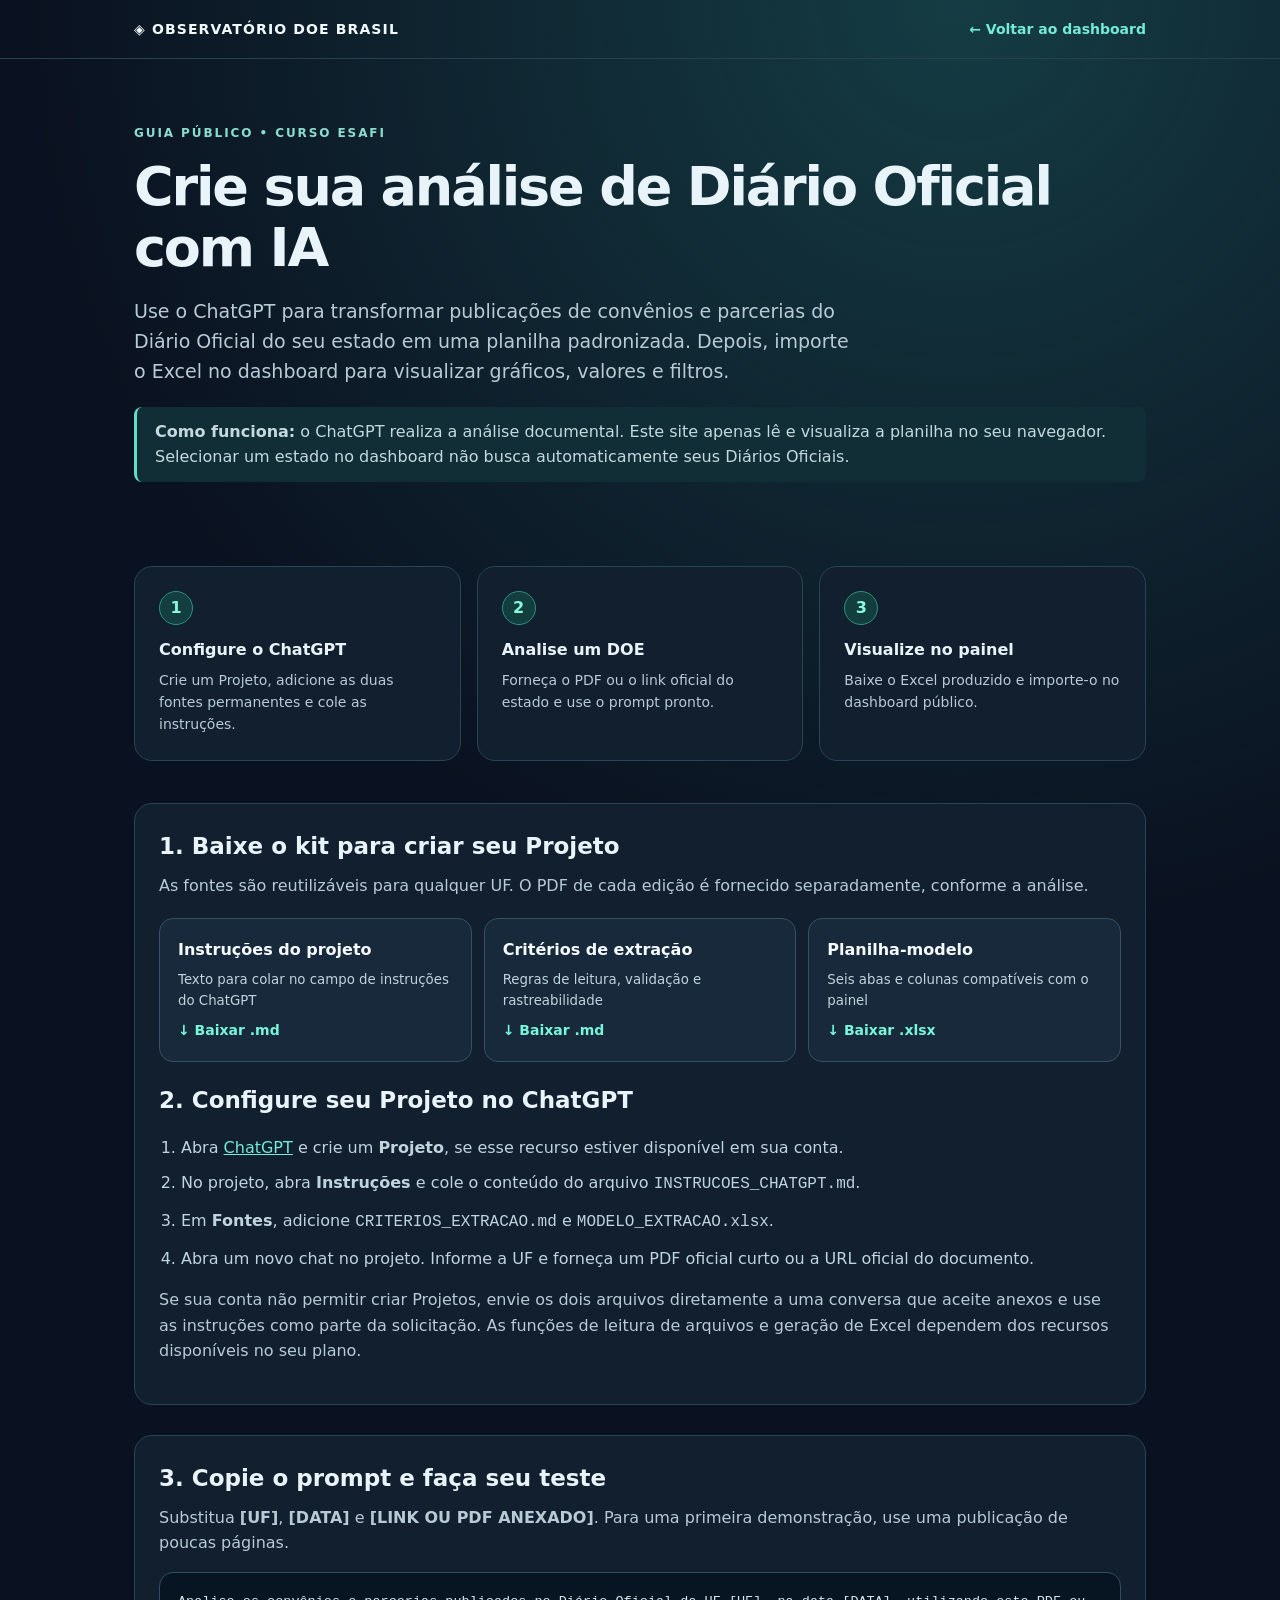
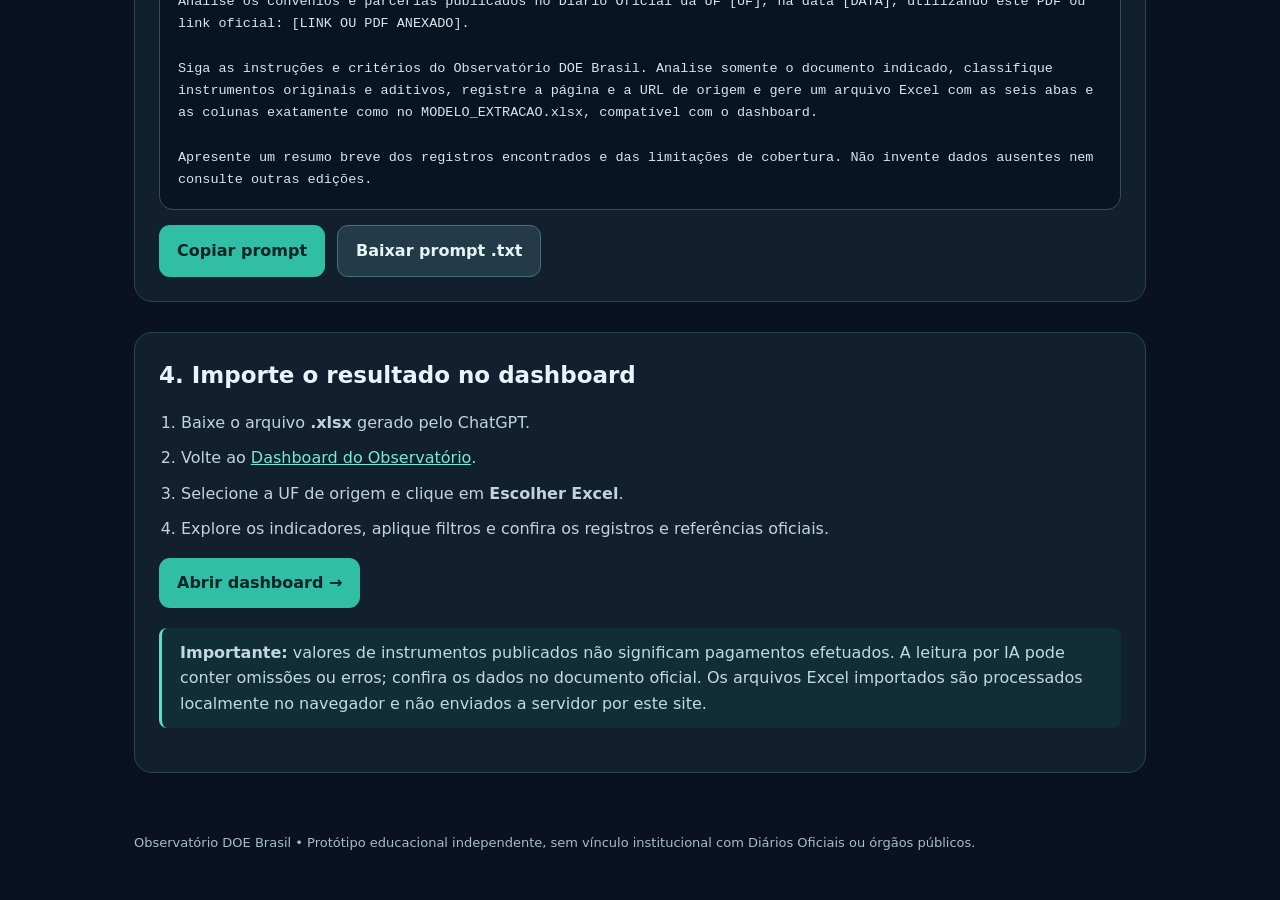
==== como-usar.html @ c20a2f8d "Adiciona guia publico para analise de DOE com IA" ====
<!doctype html><html lang="pt-BR"><head><meta charset="utf-8"><meta name="viewport" content="width=device-width, initial-scale=1"><meta name="description" content="Guia para analisar Diário Oficial com IA e importar planilhas no Observatório DOE Brasil."><title>Criar minha análise com IA | Observatório DOE Brasil</title><style>
:root{font:16px/1.6 Inter,system-ui,-apple-system,Segoe UI,sans-serif;color:#e9f4fa;background:#0a1120}*{box-sizing:border-box}body{margin:0;background:radial-gradient(circle at 75% 0%,#153c43 0%,transparent 35%),#0a1120}a{color:#73ebd5}button{font:inherit;cursor:pointer}.wrap{max-width:1060px;padding:0 24px;margin:0 auto}.nav{padding:18px 0;border-bottom:1px solid #28424d}.nav .wrap{display:flex;align-items:center;justify-content:space-between;gap:16px}.logo{font-size:14px;font-weight:800;letter-spacing:.08em;color:#f1fafc;text-decoration:none}.back{font-size:14px;text-decoration:none;font-weight:700}.hero{padding:65px 0 36px}.eyebrow{color:#8bdecf;letter-spacing:.16em;text-transform:uppercase;font-size:12px;font-weight:800}h1{font-size:clamp(32px,5vw,54px);line-height:1.13;letter-spacing:-.04em;margin:12px 0 18px}p{color:#b8cbd4;margin-top:0}.lead{max-width:730px;font-size:19px}.steps{display:grid;grid-template-columns:repeat(3,1fr);gap:16px;margin:28px 0 42px}.step,.panel{background:#111f2f;border:1px solid #274653;border-radius:18px;padding:24px}.step b{display:block;font-size:16px;margin:12px 0 6px}.num{display:inline-flex;background:#123e3d;border:1px solid #2d8f80;color:#89f8dc;border-radius:100%;width:34px;height:34px;align-items:center;justify-content:center;font-weight:800}.step p{font-size:14px;margin:0}.panel{margin:16px 0 30px}.panel h2{margin:0 0 8px;font-size:23px}.downloads{display:grid;grid-template-columns:repeat(3,1fr);gap:12px;margin:20px 0}.download{background:#17293a;border:1px solid #355163;padding:18px;border-radius:14px;text-decoration:none;color:#f5fbff}.download:hover{border-color:#4bd3be}.download strong{display:block}.download small{display:block;color:#bed4de;margin:6px 0}.download span{color:#78f6db;font-size:14px;font-weight:750}.list{padding-left:22px;color:#c0d4dd}.list li{margin:10px 0}.prompt{white-space:pre-wrap;overflow-wrap:anywhere;background:#071523;border:1px solid #2d5060;padding:18px;border-radius:14px;color:#d7e5ed;font:13.5px/1.65 ui-monospace,SFMono-Regular,Consolas,monospace;max-height:370px;overflow:auto}.actions{display:flex;flex-wrap:wrap;gap:12px;margin-top:15px}.btn{display:inline-block;background:#30bea7;color:#092423;text-decoration:none;border:0;border-radius:11px;padding:12px 18px;font-weight:800}.btn.secondary{background:#233b49;color:#e4f6f4;border:1px solid #47717a}.note{border-left:3px solid #61ddc6;padding:12px 18px;background:#112e37;border-radius:8px;color:#c3d9df;margin:20px 0}.foot{padding:30px 0 50px;font-size:13px;color:#a7bdc7}.copymsg{font-size:13px;color:#9af4da;align-self:center} @media(max-width:800px){.steps,.downloads{grid-template-columns:1fr}.hero{padding-top:38px}.panel,.step{padding:19px}}@media print{body{background:white;color:#142333}.step,.panel{color:#142333;border-color:#ccc}.nav,.actions{display:none}}
</style></head><body><nav class="nav"><div class="wrap"><a class="logo" href="index.html">◈ OBSERVATÓRIO DOE BRASIL</a><a class="back" href="index.html">← Voltar ao dashboard</a></div></nav><div class="wrap"><section class="hero"><div class="eyebrow">Guia público • Curso ESAFI</div><h1>Crie sua análise de Diário Oficial com IA</h1><p class="lead">Use o ChatGPT para transformar publicações de convênios e parcerias do Diário Oficial do seu estado em uma planilha padronizada. Depois, importe o Excel no dashboard para visualizar gráficos, valores e filtros.</p><div class="note"><strong>Como funciona:</strong> o ChatGPT realiza a análise documental. Este site apenas lê e visualiza a planilha no seu navegador. Selecionar um estado no dashboard não busca automaticamente seus Diários Oficiais.</div></section><div class="steps"><div class="step"><span class="num">1</span><b>Configure o ChatGPT</b><p>Crie um Projeto, adicione as duas fontes permanentes e cole as instruções.</p></div><div class="step"><span class="num">2</span><b>Analise um DOE</b><p>Forneça o PDF ou o link oficial do estado e use o prompt pronto.</p></div><div class="step"><span class="num">3</span><b>Visualize no painel</b><p>Baixe o Excel produzido e importe-o no dashboard público.</p></div></div><section class="panel" id="arquivos"><h2>1. Baixe o kit para criar seu Projeto</h2><p>As fontes são reutilizáveis para qualquer UF. O PDF de cada edição é fornecido separadamente, conforme a análise.</p><div class="downloads"><a class="download" href="INSTRUCOES_CHATGPT.md" download><strong>Instruções do projeto</strong><small>Texto para colar no campo de instruções do ChatGPT</small><span>↓ Baixar .md</span></a><a class="download" href="CRITERIOS_EXTRACAO.md" download><strong>Critérios de extração</strong><small>Regras de leitura, validação e rastreabilidade</small><span>↓ Baixar .md</span></a><a class="download" href="MODELO_EXTRACAO.xlsx" download><strong>Planilha-modelo</strong><small>Seis abas e colunas compatíveis com o painel</small><span>↓ Baixar .xlsx</span></a></div><h2>2. Configure seu Projeto no ChatGPT</h2><ol class="list"><li>Abra <a href="https://chatgpt.com/" target="_blank" rel="noopener noreferrer">ChatGPT</a> e crie um <strong>Projeto</strong>, se esse recurso estiver disponível em sua conta.</li><li>No projeto, abra <strong>Instruções</strong> e cole o conteúdo do arquivo <code>INSTRUCOES_CHATGPT.md</code>.</li><li>Em <strong>Fontes</strong>, adicione <code>CRITERIOS_EXTRACAO.md</code> e <code>MODELO_EXTRACAO.xlsx</code>.</li><li>Abra um novo chat no projeto. Informe a UF e forneça um PDF oficial curto ou a URL oficial do documento.</li></ol><p>Se sua conta não permitir criar Projetos, envie os dois arquivos diretamente a uma conversa que aceite anexos e use as instruções como parte da solicitação. As funções de leitura de arquivos e geração de Excel dependem dos recursos disponíveis no seu plano.</p></section><section class="panel"><h2>3. Copie o prompt e faça seu teste</h2><p>Substitua <strong>[UF]</strong>, <strong>[DATA]</strong> e <strong>[LINK OU PDF ANEXADO]</strong>. Para uma primeira demonstração, use uma publicação de poucas páginas.</p><pre class="prompt" id="prompt">Analise os convênios e parcerias publicados no Diário Oficial da UF [UF], na data [DATA], utilizando este PDF ou link oficial: [LINK OU PDF ANEXADO].

Siga as instruções e critérios do Observatório DOE Brasil. Analise somente o documento indicado, classifique instrumentos originais e aditivos, registre a página e a URL de origem e gere um arquivo Excel com as seis abas e as colunas exatamente como no MODELO_EXTRACAO.xlsx, compatível com o dashboard.

Apresente um resumo breve dos registros encontrados e das limitações de cobertura. Não invente dados ausentes nem consulte outras edições.</pre><div class="actions"><button type="button" class="btn" id="copiar">Copiar prompt</button><a class="btn secondary" href="PROMPT_EXEMPLO.txt" download>Baixar prompt .txt</a><span id="msg" role="status" aria-live="polite" class="copymsg"></span></div></section><section class="panel"><h2>4. Importe o resultado no dashboard</h2><ol class="list"><li>Baixe o arquivo <strong>.xlsx</strong> gerado pelo ChatGPT.</li><li>Volte ao <a href="index.html">Dashboard do Observatório</a>.</li><li>Selecione a UF de origem e clique em <strong>Escolher Excel</strong>.</li><li>Explore os indicadores, aplique filtros e confira os registros e referências oficiais.</li></ol><div class="actions"><a class="btn" href="index.html">Abrir dashboard →</a></div><div class="note"><strong>Importante:</strong> valores de instrumentos publicados não significam pagamentos efetuados. A leitura por IA pode conter omissões ou erros; confira os dados no documento oficial. Os arquivos Excel importados são processados localmente no navegador e não enviados a servidor por este site.</div></section><footer class="foot">Observatório DOE Brasil • Protótipo educacional independente, sem vínculo institucional com Diários Oficiais ou órgãos públicos.</footer></div><script>const b=document.getElementById('copiar');b.addEventListener('click',async()=>{const value=document.getElementById('prompt').textContent;try{await navigator.clipboard.writeText(value);document.getElementById('msg').textContent='Prompt copiado!'}catch(e){const a=document.createElement('textarea');a.value=value;document.body.appendChild(a);a.select();document.execCommand('copy');a.remove();document.getElementById('msg').textContent='Prompt copiado!'}});</script></body></html>
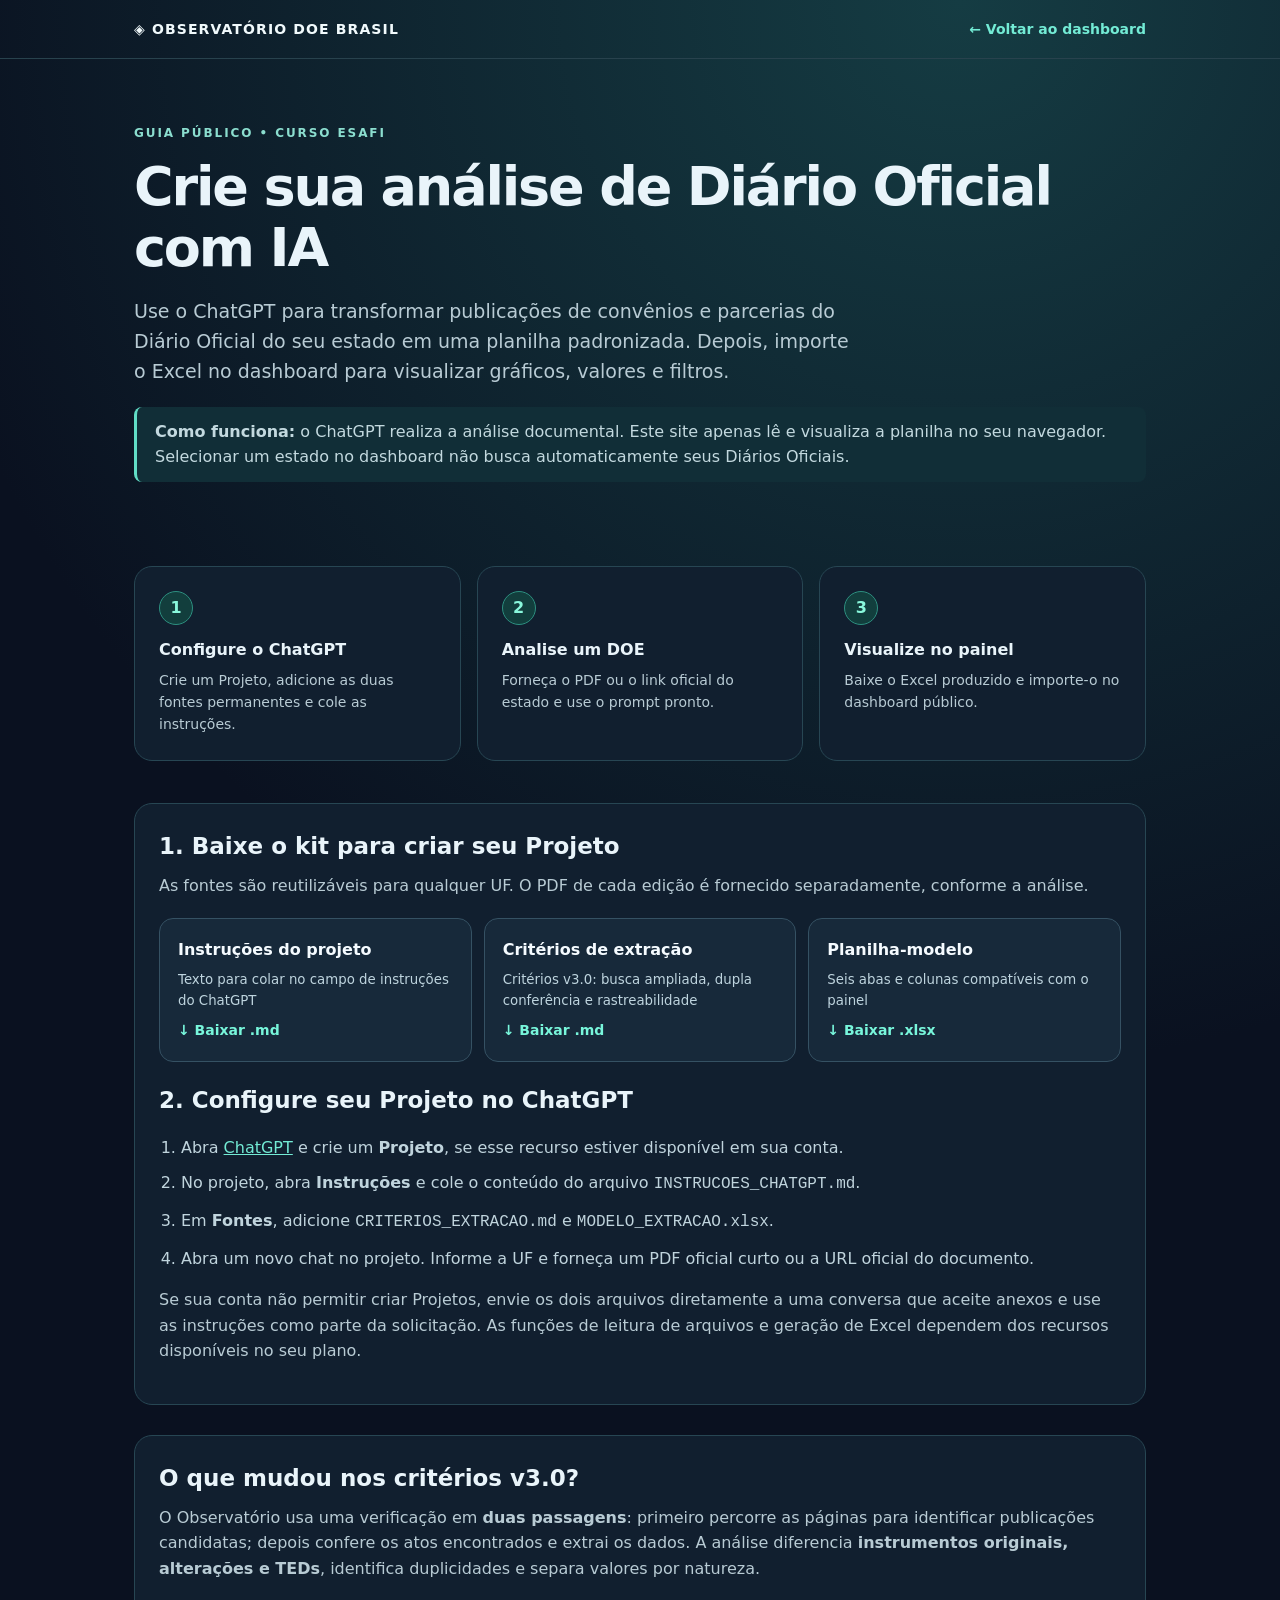
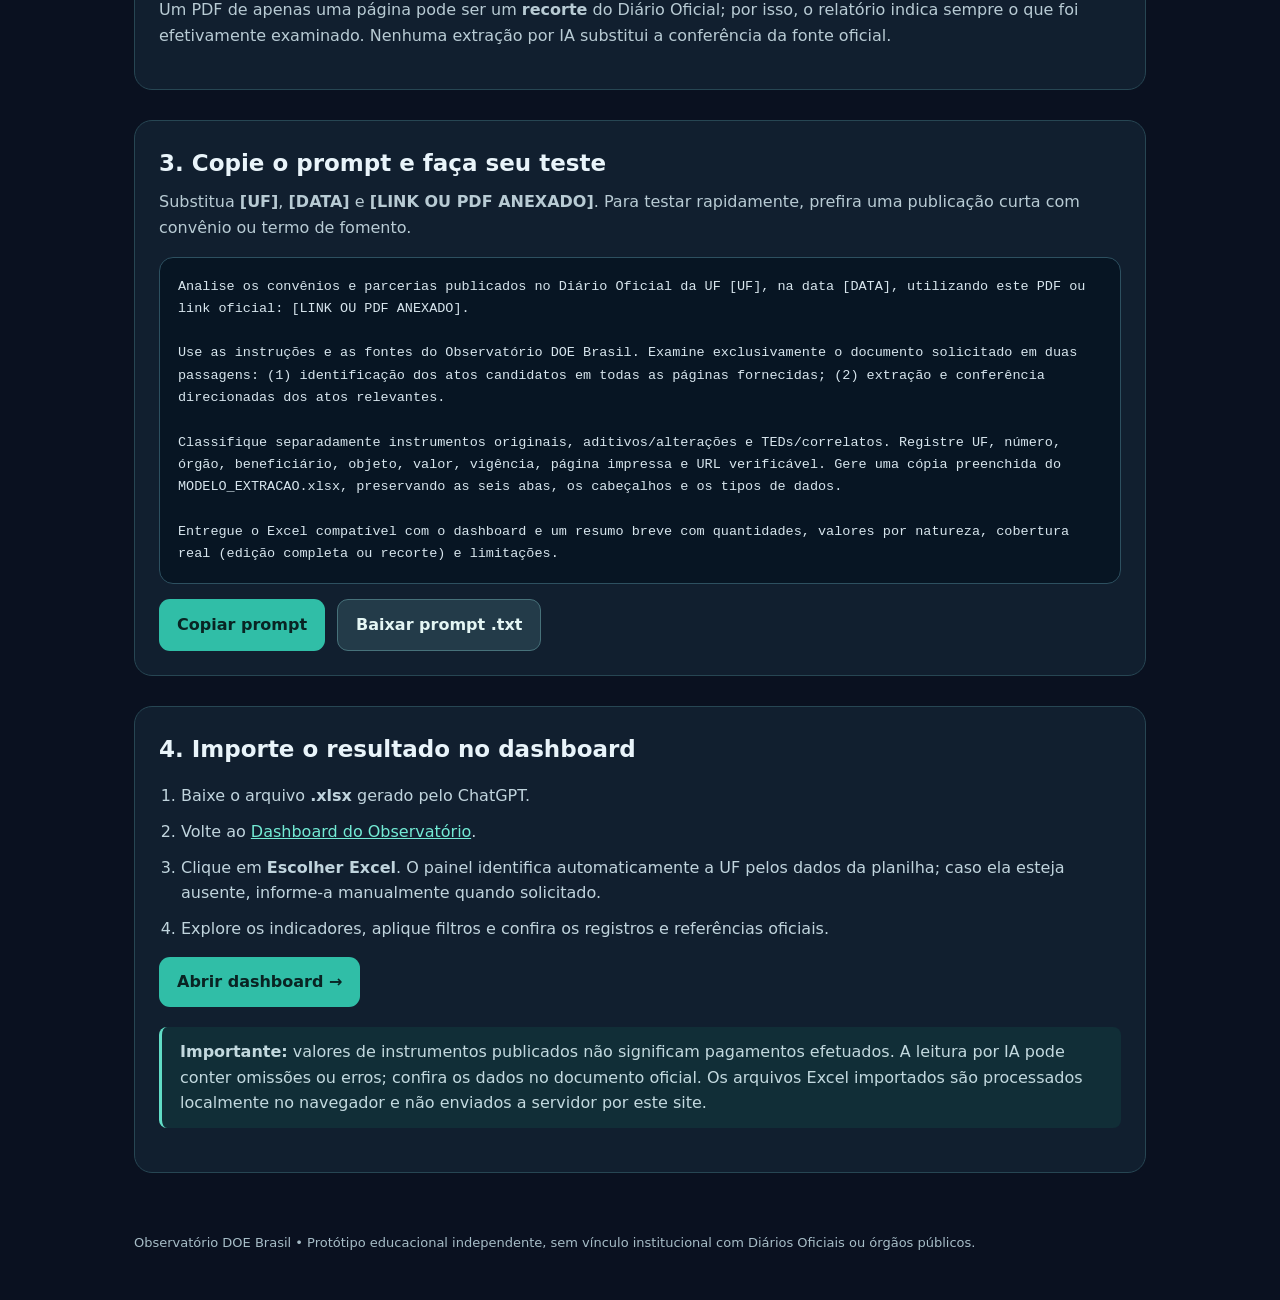
==== commit 4be95c8d: "Atualiza Observatorio DOE Brasil para criterios v3" ====
--- a/como-usar.html
+++ b/como-usar.html
@@ -1,7 +1,9 @@
 <!doctype html><html lang="pt-BR"><head><meta charset="utf-8"><meta name="viewport" content="width=device-width, initial-scale=1"><meta name="description" content="Guia para analisar Diário Oficial com IA e importar planilhas no Observatório DOE Brasil."><title>Criar minha análise com IA | Observatório DOE Brasil</title><style>
 :root{font:16px/1.6 Inter,system-ui,-apple-system,Segoe UI,sans-serif;color:#e9f4fa;background:#0a1120}*{box-sizing:border-box}body{margin:0;background:radial-gradient(circle at 75% 0%,#153c43 0%,transparent 35%),#0a1120}a{color:#73ebd5}button{font:inherit;cursor:pointer}.wrap{max-width:1060px;padding:0 24px;margin:0 auto}.nav{padding:18px 0;border-bottom:1px solid #28424d}.nav .wrap{display:flex;align-items:center;justify-content:space-between;gap:16px}.logo{font-size:14px;font-weight:800;letter-spacing:.08em;color:#f1fafc;text-decoration:none}.back{font-size:14px;text-decoration:none;font-weight:700}.hero{padding:65px 0 36px}.eyebrow{color:#8bdecf;letter-spacing:.16em;text-transform:uppercase;font-size:12px;font-weight:800}h1{font-size:clamp(32px,5vw,54px);line-height:1.13;letter-spacing:-.04em;margin:12px 0 18px}p{color:#b8cbd4;margin-top:0}.lead{max-width:730px;font-size:19px}.steps{display:grid;grid-template-columns:repeat(3,1fr);gap:16px;margin:28px 0 42px}.step,.panel{background:#111f2f;border:1px solid #274653;border-radius:18px;padding:24px}.step b{display:block;font-size:16px;margin:12px 0 6px}.num{display:inline-flex;background:#123e3d;border:1px solid #2d8f80;color:#89f8dc;border-radius:100%;width:34px;height:34px;align-items:center;justify-content:center;font-weight:800}.step p{font-size:14px;margin:0}.panel{margin:16px 0 30px}.panel h2{margin:0 0 8px;font-size:23px}.downloads{display:grid;grid-template-columns:repeat(3,1fr);gap:12px;margin:20px 0}.download{background:#17293a;border:1px solid #355163;padding:18px;border-radius:14px;text-decoration:none;color:#f5fbff}.download:hover{border-color:#4bd3be}.download strong{display:block}.download small{display:block;color:#bed4de;margin:6px 0}.download span{color:#78f6db;font-size:14px;font-weight:750}.list{padding-left:22px;color:#c0d4dd}.list li{margin:10px 0}.prompt{white-space:pre-wrap;overflow-wrap:anywhere;background:#071523;border:1px solid #2d5060;padding:18px;border-radius:14px;color:#d7e5ed;font:13.5px/1.65 ui-monospace,SFMono-Regular,Consolas,monospace;max-height:370px;overflow:auto}.actions{display:flex;flex-wrap:wrap;gap:12px;margin-top:15px}.btn{display:inline-block;background:#30bea7;color:#092423;text-decoration:none;border:0;border-radius:11px;padding:12px 18px;font-weight:800}.btn.secondary{background:#233b49;color:#e4f6f4;border:1px solid #47717a}.note{border-left:3px solid #61ddc6;padding:12px 18px;background:#112e37;border-radius:8px;color:#c3d9df;margin:20px 0}.foot{padding:30px 0 50px;font-size:13px;color:#a7bdc7}.copymsg{font-size:13px;color:#9af4da;align-self:center} @media(max-width:800px){.steps,.downloads{grid-template-columns:1fr}.hero{padding-top:38px}.panel,.step{padding:19px}}@media print{body{background:white;color:#142333}.step,.panel{color:#142333;border-color:#ccc}.nav,.actions{display:none}}
-</style></head><body><nav class="nav"><div class="wrap"><a class="logo" href="index.html">◈ OBSERVATÓRIO DOE BRASIL</a><a class="back" href="index.html">← Voltar ao dashboard</a></div></nav><div class="wrap"><section class="hero"><div class="eyebrow">Guia público • Curso ESAFI</div><h1>Crie sua análise de Diário Oficial com IA</h1><p class="lead">Use o ChatGPT para transformar publicações de convênios e parcerias do Diário Oficial do seu estado em uma planilha padronizada. Depois, importe o Excel no dashboard para visualizar gráficos, valores e filtros.</p><div class="note"><strong>Como funciona:</strong> o ChatGPT realiza a análise documental. Este site apenas lê e visualiza a planilha no seu navegador. Selecionar um estado no dashboard não busca automaticamente seus Diários Oficiais.</div></section><div class="steps"><div class="step"><span class="num">1</span><b>Configure o ChatGPT</b><p>Crie um Projeto, adicione as duas fontes permanentes e cole as instruções.</p></div><div class="step"><span class="num">2</span><b>Analise um DOE</b><p>Forneça o PDF ou o link oficial do estado e use o prompt pronto.</p></div><div class="step"><span class="num">3</span><b>Visualize no painel</b><p>Baixe o Excel produzido e importe-o no dashboard público.</p></div></div><section class="panel" id="arquivos"><h2>1. Baixe o kit para criar seu Projeto</h2><p>As fontes são reutilizáveis para qualquer UF. O PDF de cada edição é fornecido separadamente, conforme a análise.</p><div class="downloads"><a class="download" href="INSTRUCOES_CHATGPT.md" download><strong>Instruções do projeto</strong><small>Texto para colar no campo de instruções do ChatGPT</small><span>↓ Baixar .md</span></a><a class="download" href="CRITERIOS_EXTRACAO.md" download><strong>Critérios de extração</strong><small>Regras de leitura, validação e rastreabilidade</small><span>↓ Baixar .md</span></a><a class="download" href="MODELO_EXTRACAO.xlsx" download><strong>Planilha-modelo</strong><small>Seis abas e colunas compatíveis com o painel</small><span>↓ Baixar .xlsx</span></a></div><h2>2. Configure seu Projeto no ChatGPT</h2><ol class="list"><li>Abra <a href="https://chatgpt.com/" target="_blank" rel="noopener noreferrer">ChatGPT</a> e crie um <strong>Projeto</strong>, se esse recurso estiver disponível em sua conta.</li><li>No projeto, abra <strong>Instruções</strong> e cole o conteúdo do arquivo <code>INSTRUCOES_CHATGPT.md</code>.</li><li>Em <strong>Fontes</strong>, adicione <code>CRITERIOS_EXTRACAO.md</code> e <code>MODELO_EXTRACAO.xlsx</code>.</li><li>Abra um novo chat no projeto. Informe a UF e forneça um PDF oficial curto ou a URL oficial do documento.</li></ol><p>Se sua conta não permitir criar Projetos, envie os dois arquivos diretamente a uma conversa que aceite anexos e use as instruções como parte da solicitação. As funções de leitura de arquivos e geração de Excel dependem dos recursos disponíveis no seu plano.</p></section><section class="panel"><h2>3. Copie o prompt e faça seu teste</h2><p>Substitua <strong>[UF]</strong>, <strong>[DATA]</strong> e <strong>[LINK OU PDF ANEXADO]</strong>. Para uma primeira demonstração, use uma publicação de poucas páginas.</p><pre class="prompt" id="prompt">Analise os convênios e parcerias publicados no Diário Oficial da UF [UF], na data [DATA], utilizando este PDF ou link oficial: [LINK OU PDF ANEXADO].
+</style></head><body><nav class="nav"><div class="wrap"><a class="logo" href="index.html">◈ OBSERVATÓRIO DOE BRASIL</a><a class="back" href="index.html">← Voltar ao dashboard</a></div></nav><div class="wrap"><section class="hero"><div class="eyebrow">Guia público • Curso ESAFI</div><h1>Crie sua análise de Diário Oficial com IA</h1><p class="lead">Use o ChatGPT para transformar publicações de convênios e parcerias do Diário Oficial do seu estado em uma planilha padronizada. Depois, importe o Excel no dashboard para visualizar gráficos, valores e filtros.</p><div class="note"><strong>Como funciona:</strong> o ChatGPT realiza a análise documental. Este site apenas lê e visualiza a planilha no seu navegador. Selecionar um estado no dashboard não busca automaticamente seus Diários Oficiais.</div></section><div class="steps"><div class="step"><span class="num">1</span><b>Configure o ChatGPT</b><p>Crie um Projeto, adicione as duas fontes permanentes e cole as instruções.</p></div><div class="step"><span class="num">2</span><b>Analise um DOE</b><p>Forneça o PDF ou o link oficial do estado e use o prompt pronto.</p></div><div class="step"><span class="num">3</span><b>Visualize no painel</b><p>Baixe o Excel produzido e importe-o no dashboard público.</p></div></div><section class="panel" id="arquivos"><h2>1. Baixe o kit para criar seu Projeto</h2><p>As fontes são reutilizáveis para qualquer UF. O PDF de cada edição é fornecido separadamente, conforme a análise.</p><div class="downloads"><a class="download" href="INSTRUCOES_CHATGPT.md" download><strong>Instruções do projeto</strong><small>Texto para colar no campo de instruções do ChatGPT</small><span>↓ Baixar .md</span></a><a class="download" href="CRITERIOS_EXTRACAO.md" download><strong>Critérios de extração</strong><small>Critérios v3.0: busca ampliada, dupla conferência e rastreabilidade</small><span>↓ Baixar .md</span></a><a class="download" href="MODELO_EXTRACAO.xlsx" download><strong>Planilha-modelo</strong><small>Seis abas e colunas compatíveis com o painel</small><span>↓ Baixar .xlsx</span></a></div><h2>2. Configure seu Projeto no ChatGPT</h2><ol class="list"><li>Abra <a href="https://chatgpt.com/" target="_blank" rel="noopener noreferrer">ChatGPT</a> e crie um <strong>Projeto</strong>, se esse recurso estiver disponível em sua conta.</li><li>No projeto, abra <strong>Instruções</strong> e cole o conteúdo do arquivo <code>INSTRUCOES_CHATGPT.md</code>.</li><li>Em <strong>Fontes</strong>, adicione <code>CRITERIOS_EXTRACAO.md</code> e <code>MODELO_EXTRACAO.xlsx</code>.</li><li>Abra um novo chat no projeto. Informe a UF e forneça um PDF oficial curto ou a URL oficial do documento.</li></ol><p>Se sua conta não permitir criar Projetos, envie os dois arquivos diretamente a uma conversa que aceite anexos e use as instruções como parte da solicitação. As funções de leitura de arquivos e geração de Excel dependem dos recursos disponíveis no seu plano.</p></section><section class="panel" id="qualidade"><h2>O que mudou nos critérios v3.0?</h2><p>O Observatório usa uma verificação em <strong>duas passagens</strong>: primeiro percorre as páginas para identificar publicações candidatas; depois confere os atos encontrados e extrai os dados. A análise diferencia <strong>instrumentos originais, alterações e TEDs</strong>, identifica duplicidades e separa valores por natureza.</p><p>Um PDF de apenas uma página pode ser um <strong>recorte</strong> do Diário Oficial; por isso, o relatório indica sempre o que foi efetivamente examinado. Nenhuma extração por IA substitui a conferência da fonte oficial.</p></section><section class="panel"><h2>3. Copie o prompt e faça seu teste</h2><p>Substitua <strong>[UF]</strong>, <strong>[DATA]</strong> e <strong>[LINK OU PDF ANEXADO]</strong>. Para testar rapidamente, prefira uma publicação curta com convênio ou termo de fomento.</p><pre class="prompt" id="prompt">Analise os convênios e parcerias publicados no Diário Oficial da UF [UF], na data [DATA], utilizando este PDF ou link oficial: [LINK OU PDF ANEXADO].
 
-Siga as instruções e critérios do Observatório DOE Brasil. Analise somente o documento indicado, classifique instrumentos originais e aditivos, registre a página e a URL de origem e gere um arquivo Excel com as seis abas e as colunas exatamente como no MODELO_EXTRACAO.xlsx, compatível com o dashboard.
+Use as instruções e as fontes do Observatório DOE Brasil. Examine exclusivamente o documento solicitado em duas passagens: (1) identificação dos atos candidatos em todas as páginas fornecidas; (2) extração e conferência direcionadas dos atos relevantes.
 
-Apresente um resumo breve dos registros encontrados e das limitações de cobertura. Não invente dados ausentes nem consulte outras edições.</pre><div class="actions"><button type="button" class="btn" id="copiar">Copiar prompt</button><a class="btn secondary" href="PROMPT_EXEMPLO.txt" download>Baixar prompt .txt</a><span id="msg" role="status" aria-live="polite" class="copymsg"></span></div></section><section class="panel"><h2>4. Importe o resultado no dashboard</h2><ol class="list"><li>Baixe o arquivo <strong>.xlsx</strong> gerado pelo ChatGPT.</li><li>Volte ao <a href="index.html">Dashboard do Observatório</a>.</li><li>Selecione a UF de origem e clique em <strong>Escolher Excel</strong>.</li><li>Explore os indicadores, aplique filtros e confira os registros e referências oficiais.</li></ol><div class="actions"><a class="btn" href="index.html">Abrir dashboard →</a></div><div class="note"><strong>Importante:</strong> valores de instrumentos publicados não significam pagamentos efetuados. A leitura por IA pode conter omissões ou erros; confira os dados no documento oficial. Os arquivos Excel importados são processados localmente no navegador e não enviados a servidor por este site.</div></section><footer class="foot">Observatório DOE Brasil • Protótipo educacional independente, sem vínculo institucional com Diários Oficiais ou órgãos públicos.</footer></div><script>const b=document.getElementById('copiar');b.addEventListener('click',async()=>{const value=document.getElementById('prompt').textContent;try{await navigator.clipboard.writeText(value);document.getElementById('msg').textContent='Prompt copiado!'}catch(e){const a=document.createElement('textarea');a.value=value;document.body.appendChild(a);a.select();document.execCommand('copy');a.remove();document.getElementById('msg').textContent='Prompt copiado!'}});</script></body></html>+Classifique separadamente instrumentos originais, aditivos/alterações e TEDs/correlatos. Registre UF, número, órgão, beneficiário, objeto, valor, vigência, página impressa e URL verificável. Gere uma cópia preenchida do MODELO_EXTRACAO.xlsx, preservando as seis abas, os cabeçalhos e os tipos de dados.
+
+Entregue o Excel compatível com o dashboard e um resumo breve com quantidades, valores por natureza, cobertura real (edição completa ou recorte) e limitações.</pre><div class="actions"><button type="button" class="btn" id="copiar">Copiar prompt</button><a class="btn secondary" href="PROMPT_EXEMPLO.txt" download>Baixar prompt .txt</a><span id="msg" role="status" aria-live="polite" class="copymsg"></span></div></section><section class="panel"><h2>4. Importe o resultado no dashboard</h2><ol class="list"><li>Baixe o arquivo <strong>.xlsx</strong> gerado pelo ChatGPT.</li><li>Volte ao <a href="index.html">Dashboard do Observatório</a>.</li><li>Clique em <strong>Escolher Excel</strong>. O painel identifica automaticamente a UF pelos dados da planilha; caso ela esteja ausente, informe-a manualmente quando solicitado.</li><li>Explore os indicadores, aplique filtros e confira os registros e referências oficiais.</li></ol><div class="actions"><a class="btn" href="index.html">Abrir dashboard →</a></div><div class="note"><strong>Importante:</strong> valores de instrumentos publicados não significam pagamentos efetuados. A leitura por IA pode conter omissões ou erros; confira os dados no documento oficial. Os arquivos Excel importados são processados localmente no navegador e não enviados a servidor por este site.</div></section><footer class="foot">Observatório DOE Brasil • Protótipo educacional independente, sem vínculo institucional com Diários Oficiais ou órgãos públicos.</footer></div><script>const b=document.getElementById('copiar');b.addEventListener('click',async()=>{const value=document.getElementById('prompt').textContent;try{await navigator.clipboard.writeText(value);document.getElementById('msg').textContent='Prompt copiado!'}catch(e){const a=document.createElement('textarea');a.value=value;document.body.appendChild(a);a.select();document.execCommand('copy');a.remove();document.getElementById('msg').textContent='Prompt copiado!'}});</script></body></html>
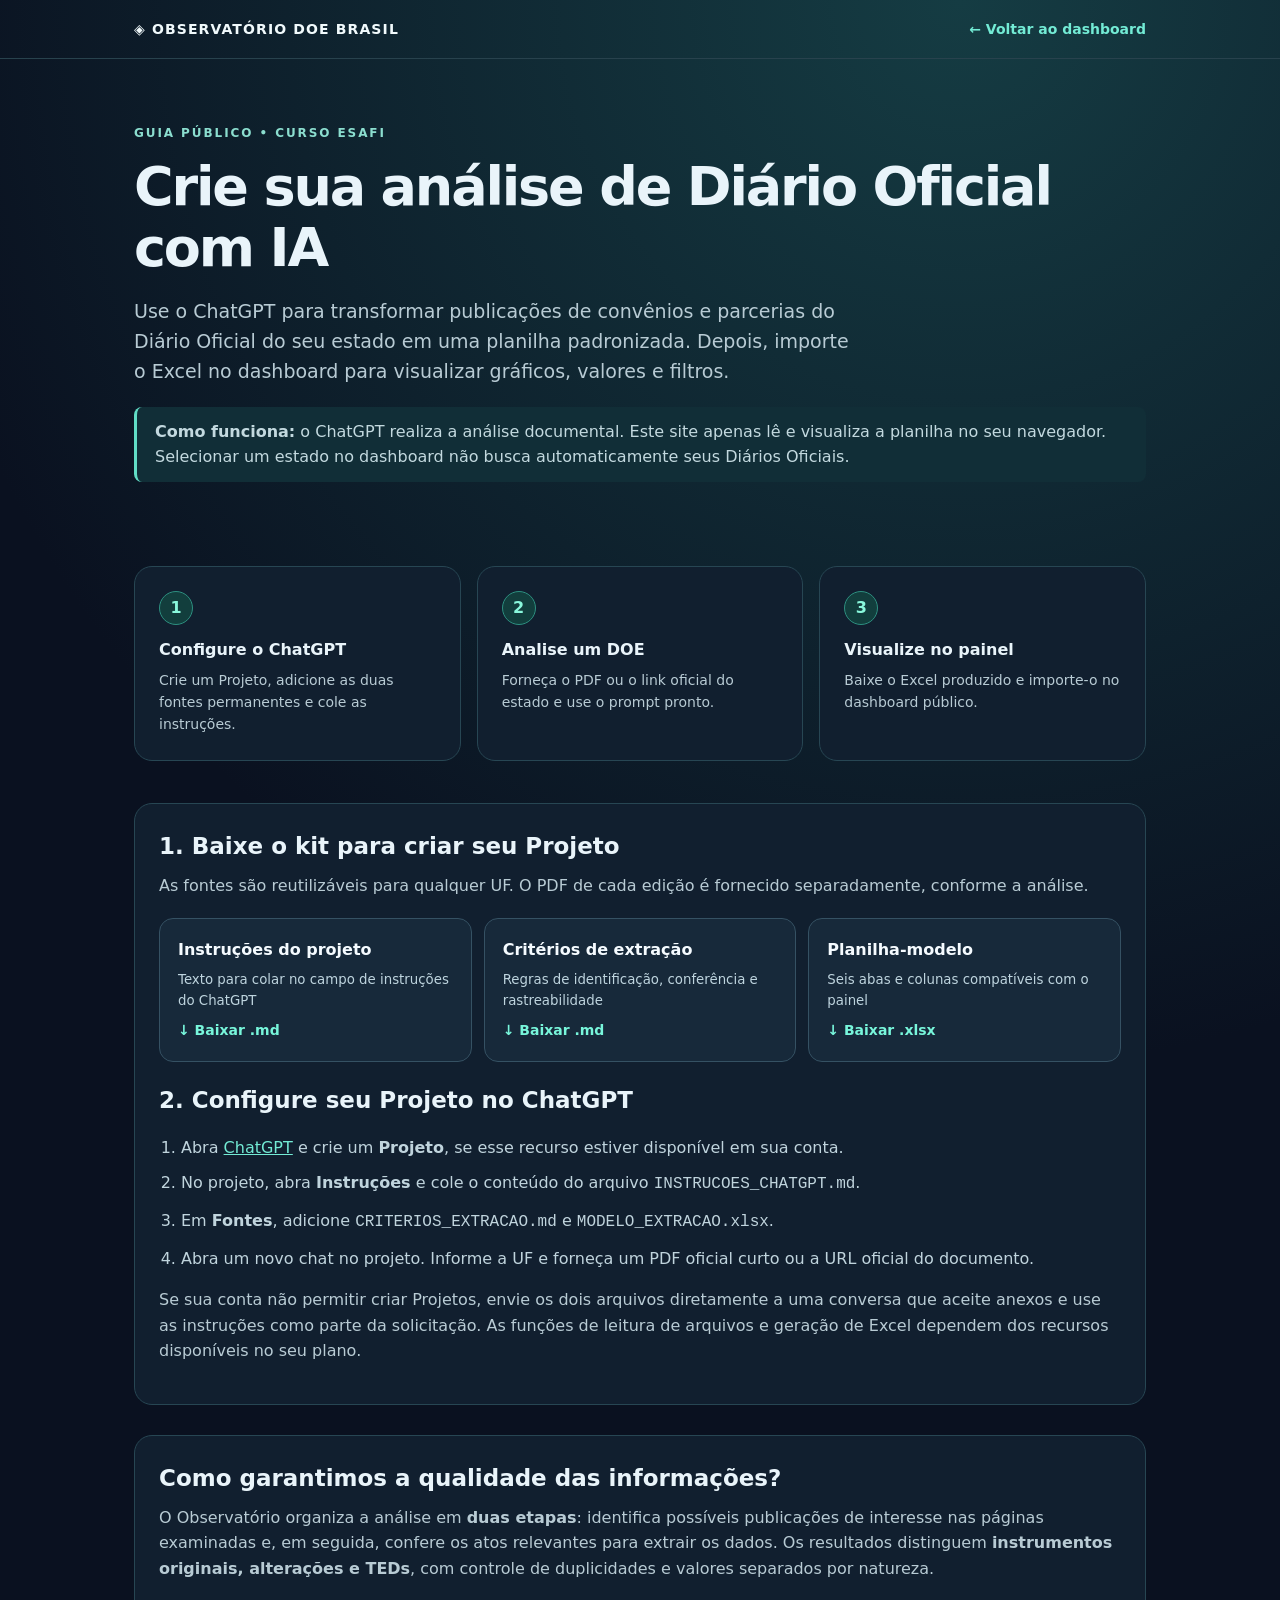
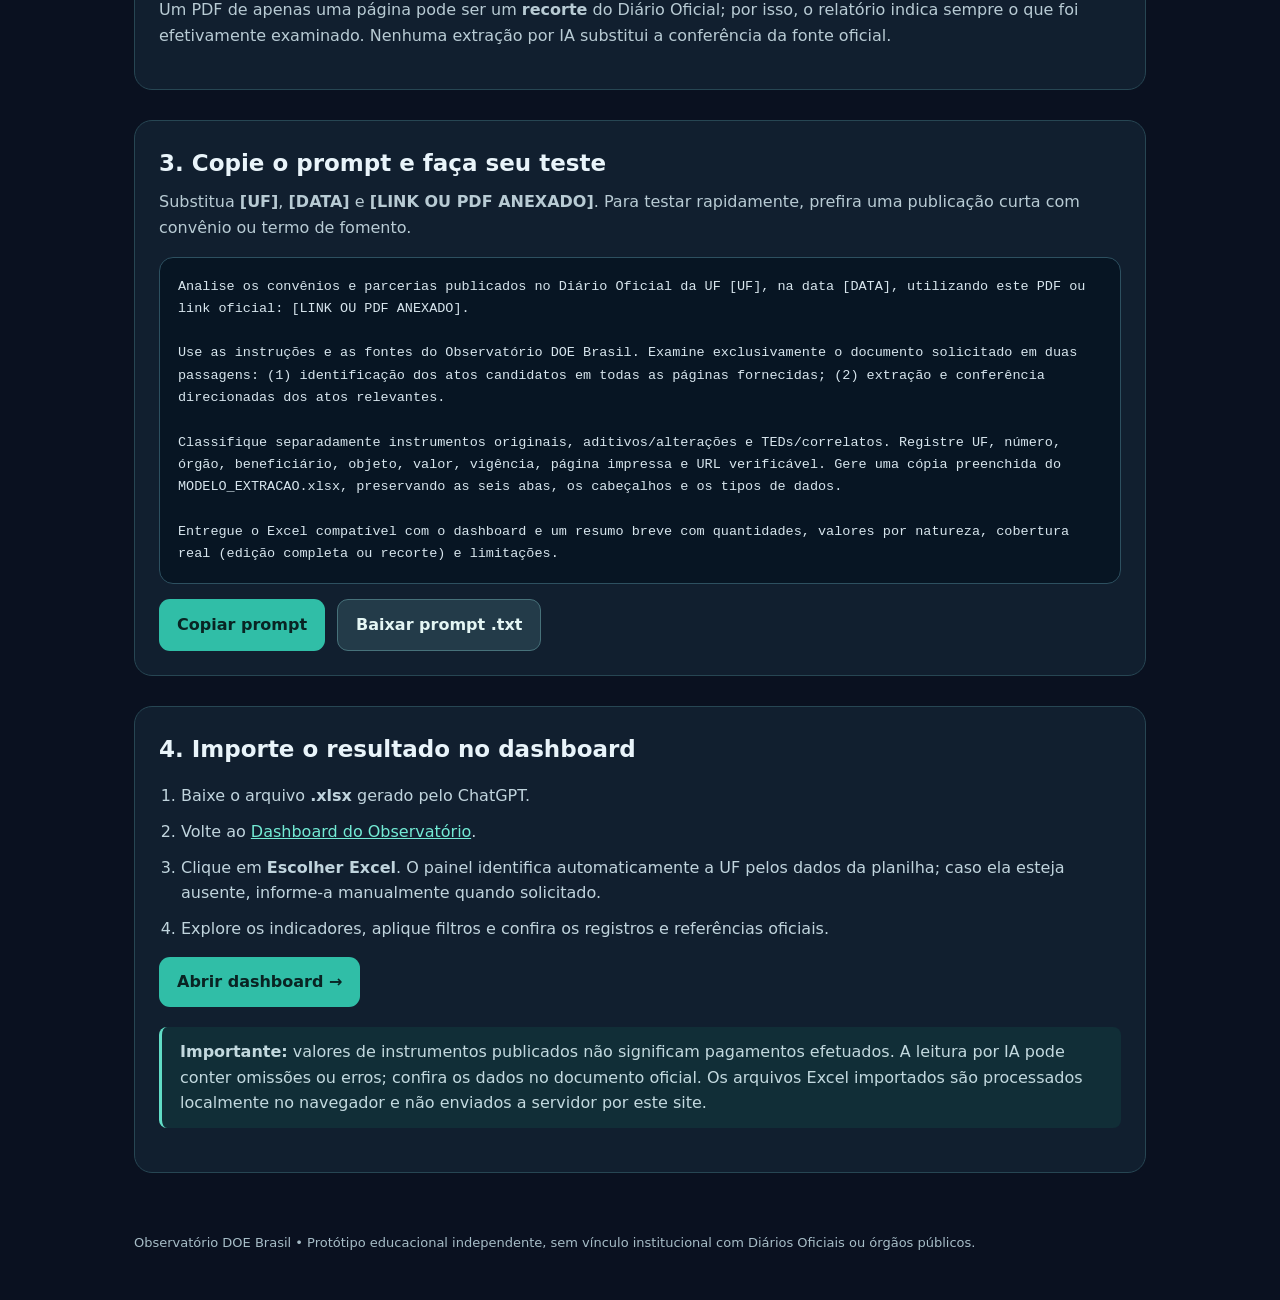
==== commit 69be36d4: "Prepara Observatorio DOE Brasil para apresentacao inicial" ====
--- a/como-usar.html
+++ b/como-usar.html
@@ -1,6 +1,6 @@
 <!doctype html><html lang="pt-BR"><head><meta charset="utf-8"><meta name="viewport" content="width=device-width, initial-scale=1"><meta name="description" content="Guia para analisar Diário Oficial com IA e importar planilhas no Observatório DOE Brasil."><title>Criar minha análise com IA | Observatório DOE Brasil</title><style>
 :root{font:16px/1.6 Inter,system-ui,-apple-system,Segoe UI,sans-serif;color:#e9f4fa;background:#0a1120}*{box-sizing:border-box}body{margin:0;background:radial-gradient(circle at 75% 0%,#153c43 0%,transparent 35%),#0a1120}a{color:#73ebd5}button{font:inherit;cursor:pointer}.wrap{max-width:1060px;padding:0 24px;margin:0 auto}.nav{padding:18px 0;border-bottom:1px solid #28424d}.nav .wrap{display:flex;align-items:center;justify-content:space-between;gap:16px}.logo{font-size:14px;font-weight:800;letter-spacing:.08em;color:#f1fafc;text-decoration:none}.back{font-size:14px;text-decoration:none;font-weight:700}.hero{padding:65px 0 36px}.eyebrow{color:#8bdecf;letter-spacing:.16em;text-transform:uppercase;font-size:12px;font-weight:800}h1{font-size:clamp(32px,5vw,54px);line-height:1.13;letter-spacing:-.04em;margin:12px 0 18px}p{color:#b8cbd4;margin-top:0}.lead{max-width:730px;font-size:19px}.steps{display:grid;grid-template-columns:repeat(3,1fr);gap:16px;margin:28px 0 42px}.step,.panel{background:#111f2f;border:1px solid #274653;border-radius:18px;padding:24px}.step b{display:block;font-size:16px;margin:12px 0 6px}.num{display:inline-flex;background:#123e3d;border:1px solid #2d8f80;color:#89f8dc;border-radius:100%;width:34px;height:34px;align-items:center;justify-content:center;font-weight:800}.step p{font-size:14px;margin:0}.panel{margin:16px 0 30px}.panel h2{margin:0 0 8px;font-size:23px}.downloads{display:grid;grid-template-columns:repeat(3,1fr);gap:12px;margin:20px 0}.download{background:#17293a;border:1px solid #355163;padding:18px;border-radius:14px;text-decoration:none;color:#f5fbff}.download:hover{border-color:#4bd3be}.download strong{display:block}.download small{display:block;color:#bed4de;margin:6px 0}.download span{color:#78f6db;font-size:14px;font-weight:750}.list{padding-left:22px;color:#c0d4dd}.list li{margin:10px 0}.prompt{white-space:pre-wrap;overflow-wrap:anywhere;background:#071523;border:1px solid #2d5060;padding:18px;border-radius:14px;color:#d7e5ed;font:13.5px/1.65 ui-monospace,SFMono-Regular,Consolas,monospace;max-height:370px;overflow:auto}.actions{display:flex;flex-wrap:wrap;gap:12px;margin-top:15px}.btn{display:inline-block;background:#30bea7;color:#092423;text-decoration:none;border:0;border-radius:11px;padding:12px 18px;font-weight:800}.btn.secondary{background:#233b49;color:#e4f6f4;border:1px solid #47717a}.note{border-left:3px solid #61ddc6;padding:12px 18px;background:#112e37;border-radius:8px;color:#c3d9df;margin:20px 0}.foot{padding:30px 0 50px;font-size:13px;color:#a7bdc7}.copymsg{font-size:13px;color:#9af4da;align-self:center} @media(max-width:800px){.steps,.downloads{grid-template-columns:1fr}.hero{padding-top:38px}.panel,.step{padding:19px}}@media print{body{background:white;color:#142333}.step,.panel{color:#142333;border-color:#ccc}.nav,.actions{display:none}}
-</style></head><body><nav class="nav"><div class="wrap"><a class="logo" href="index.html">◈ OBSERVATÓRIO DOE BRASIL</a><a class="back" href="index.html">← Voltar ao dashboard</a></div></nav><div class="wrap"><section class="hero"><div class="eyebrow">Guia público • Curso ESAFI</div><h1>Crie sua análise de Diário Oficial com IA</h1><p class="lead">Use o ChatGPT para transformar publicações de convênios e parcerias do Diário Oficial do seu estado em uma planilha padronizada. Depois, importe o Excel no dashboard para visualizar gráficos, valores e filtros.</p><div class="note"><strong>Como funciona:</strong> o ChatGPT realiza a análise documental. Este site apenas lê e visualiza a planilha no seu navegador. Selecionar um estado no dashboard não busca automaticamente seus Diários Oficiais.</div></section><div class="steps"><div class="step"><span class="num">1</span><b>Configure o ChatGPT</b><p>Crie um Projeto, adicione as duas fontes permanentes e cole as instruções.</p></div><div class="step"><span class="num">2</span><b>Analise um DOE</b><p>Forneça o PDF ou o link oficial do estado e use o prompt pronto.</p></div><div class="step"><span class="num">3</span><b>Visualize no painel</b><p>Baixe o Excel produzido e importe-o no dashboard público.</p></div></div><section class="panel" id="arquivos"><h2>1. Baixe o kit para criar seu Projeto</h2><p>As fontes são reutilizáveis para qualquer UF. O PDF de cada edição é fornecido separadamente, conforme a análise.</p><div class="downloads"><a class="download" href="INSTRUCOES_CHATGPT.md" download><strong>Instruções do projeto</strong><small>Texto para colar no campo de instruções do ChatGPT</small><span>↓ Baixar .md</span></a><a class="download" href="CRITERIOS_EXTRACAO.md" download><strong>Critérios de extração</strong><small>Critérios v3.0: busca ampliada, dupla conferência e rastreabilidade</small><span>↓ Baixar .md</span></a><a class="download" href="MODELO_EXTRACAO.xlsx" download><strong>Planilha-modelo</strong><small>Seis abas e colunas compatíveis com o painel</small><span>↓ Baixar .xlsx</span></a></div><h2>2. Configure seu Projeto no ChatGPT</h2><ol class="list"><li>Abra <a href="https://chatgpt.com/" target="_blank" rel="noopener noreferrer">ChatGPT</a> e crie um <strong>Projeto</strong>, se esse recurso estiver disponível em sua conta.</li><li>No projeto, abra <strong>Instruções</strong> e cole o conteúdo do arquivo <code>INSTRUCOES_CHATGPT.md</code>.</li><li>Em <strong>Fontes</strong>, adicione <code>CRITERIOS_EXTRACAO.md</code> e <code>MODELO_EXTRACAO.xlsx</code>.</li><li>Abra um novo chat no projeto. Informe a UF e forneça um PDF oficial curto ou a URL oficial do documento.</li></ol><p>Se sua conta não permitir criar Projetos, envie os dois arquivos diretamente a uma conversa que aceite anexos e use as instruções como parte da solicitação. As funções de leitura de arquivos e geração de Excel dependem dos recursos disponíveis no seu plano.</p></section><section class="panel" id="qualidade"><h2>O que mudou nos critérios v3.0?</h2><p>O Observatório usa uma verificação em <strong>duas passagens</strong>: primeiro percorre as páginas para identificar publicações candidatas; depois confere os atos encontrados e extrai os dados. A análise diferencia <strong>instrumentos originais, alterações e TEDs</strong>, identifica duplicidades e separa valores por natureza.</p><p>Um PDF de apenas uma página pode ser um <strong>recorte</strong> do Diário Oficial; por isso, o relatório indica sempre o que foi efetivamente examinado. Nenhuma extração por IA substitui a conferência da fonte oficial.</p></section><section class="panel"><h2>3. Copie o prompt e faça seu teste</h2><p>Substitua <strong>[UF]</strong>, <strong>[DATA]</strong> e <strong>[LINK OU PDF ANEXADO]</strong>. Para testar rapidamente, prefira uma publicação curta com convênio ou termo de fomento.</p><pre class="prompt" id="prompt">Analise os convênios e parcerias publicados no Diário Oficial da UF [UF], na data [DATA], utilizando este PDF ou link oficial: [LINK OU PDF ANEXADO].
+</style></head><body><nav class="nav"><div class="wrap"><a class="logo" href="index.html">◈ OBSERVATÓRIO DOE BRASIL</a><a class="back" href="index.html">← Voltar ao dashboard</a></div></nav><div class="wrap"><section class="hero"><div class="eyebrow">Guia público • Curso ESAFI</div><h1>Crie sua análise de Diário Oficial com IA</h1><p class="lead">Use o ChatGPT para transformar publicações de convênios e parcerias do Diário Oficial do seu estado em uma planilha padronizada. Depois, importe o Excel no dashboard para visualizar gráficos, valores e filtros.</p><div class="note"><strong>Como funciona:</strong> o ChatGPT realiza a análise documental. Este site apenas lê e visualiza a planilha no seu navegador. Selecionar um estado no dashboard não busca automaticamente seus Diários Oficiais.</div></section><div class="steps"><div class="step"><span class="num">1</span><b>Configure o ChatGPT</b><p>Crie um Projeto, adicione as duas fontes permanentes e cole as instruções.</p></div><div class="step"><span class="num">2</span><b>Analise um DOE</b><p>Forneça o PDF ou o link oficial do estado e use o prompt pronto.</p></div><div class="step"><span class="num">3</span><b>Visualize no painel</b><p>Baixe o Excel produzido e importe-o no dashboard público.</p></div></div><section class="panel" id="arquivos"><h2>1. Baixe o kit para criar seu Projeto</h2><p>As fontes são reutilizáveis para qualquer UF. O PDF de cada edição é fornecido separadamente, conforme a análise.</p><div class="downloads"><a class="download" href="INSTRUCOES_CHATGPT.md" download><strong>Instruções do projeto</strong><small>Texto para colar no campo de instruções do ChatGPT</small><span>↓ Baixar .md</span></a><a class="download" href="CRITERIOS_EXTRACAO.md" download><strong>Critérios de extração</strong><small>Regras de identificação, conferência e rastreabilidade</small><span>↓ Baixar .md</span></a><a class="download" href="MODELO_EXTRACAO.xlsx" download><strong>Planilha-modelo</strong><small>Seis abas e colunas compatíveis com o painel</small><span>↓ Baixar .xlsx</span></a></div><h2>2. Configure seu Projeto no ChatGPT</h2><ol class="list"><li>Abra <a href="https://chatgpt.com/" target="_blank" rel="noopener noreferrer">ChatGPT</a> e crie um <strong>Projeto</strong>, se esse recurso estiver disponível em sua conta.</li><li>No projeto, abra <strong>Instruções</strong> e cole o conteúdo do arquivo <code>INSTRUCOES_CHATGPT.md</code>.</li><li>Em <strong>Fontes</strong>, adicione <code>CRITERIOS_EXTRACAO.md</code> e <code>MODELO_EXTRACAO.xlsx</code>.</li><li>Abra um novo chat no projeto. Informe a UF e forneça um PDF oficial curto ou a URL oficial do documento.</li></ol><p>Se sua conta não permitir criar Projetos, envie os dois arquivos diretamente a uma conversa que aceite anexos e use as instruções como parte da solicitação. As funções de leitura de arquivos e geração de Excel dependem dos recursos disponíveis no seu plano.</p></section><section class="panel" id="qualidade"><h2>Como garantimos a qualidade das informações?</h2><p>O Observatório organiza a análise em <strong>duas etapas</strong>: identifica possíveis publicações de interesse nas páginas examinadas e, em seguida, confere os atos relevantes para extrair os dados. Os resultados distinguem <strong>instrumentos originais, alterações e TEDs</strong>, com controle de duplicidades e valores separados por natureza.</p><p>Um PDF de apenas uma página pode ser um <strong>recorte</strong> do Diário Oficial; por isso, o relatório indica sempre o que foi efetivamente examinado. Nenhuma extração por IA substitui a conferência da fonte oficial.</p></section><section class="panel"><h2>3. Copie o prompt e faça seu teste</h2><p>Substitua <strong>[UF]</strong>, <strong>[DATA]</strong> e <strong>[LINK OU PDF ANEXADO]</strong>. Para testar rapidamente, prefira uma publicação curta com convênio ou termo de fomento.</p><pre class="prompt" id="prompt">Analise os convênios e parcerias publicados no Diário Oficial da UF [UF], na data [DATA], utilizando este PDF ou link oficial: [LINK OU PDF ANEXADO].
 
 Use as instruções e as fontes do Observatório DOE Brasil. Examine exclusivamente o documento solicitado em duas passagens: (1) identificação dos atos candidatos em todas as páginas fornecidas; (2) extração e conferência direcionadas dos atos relevantes.
 
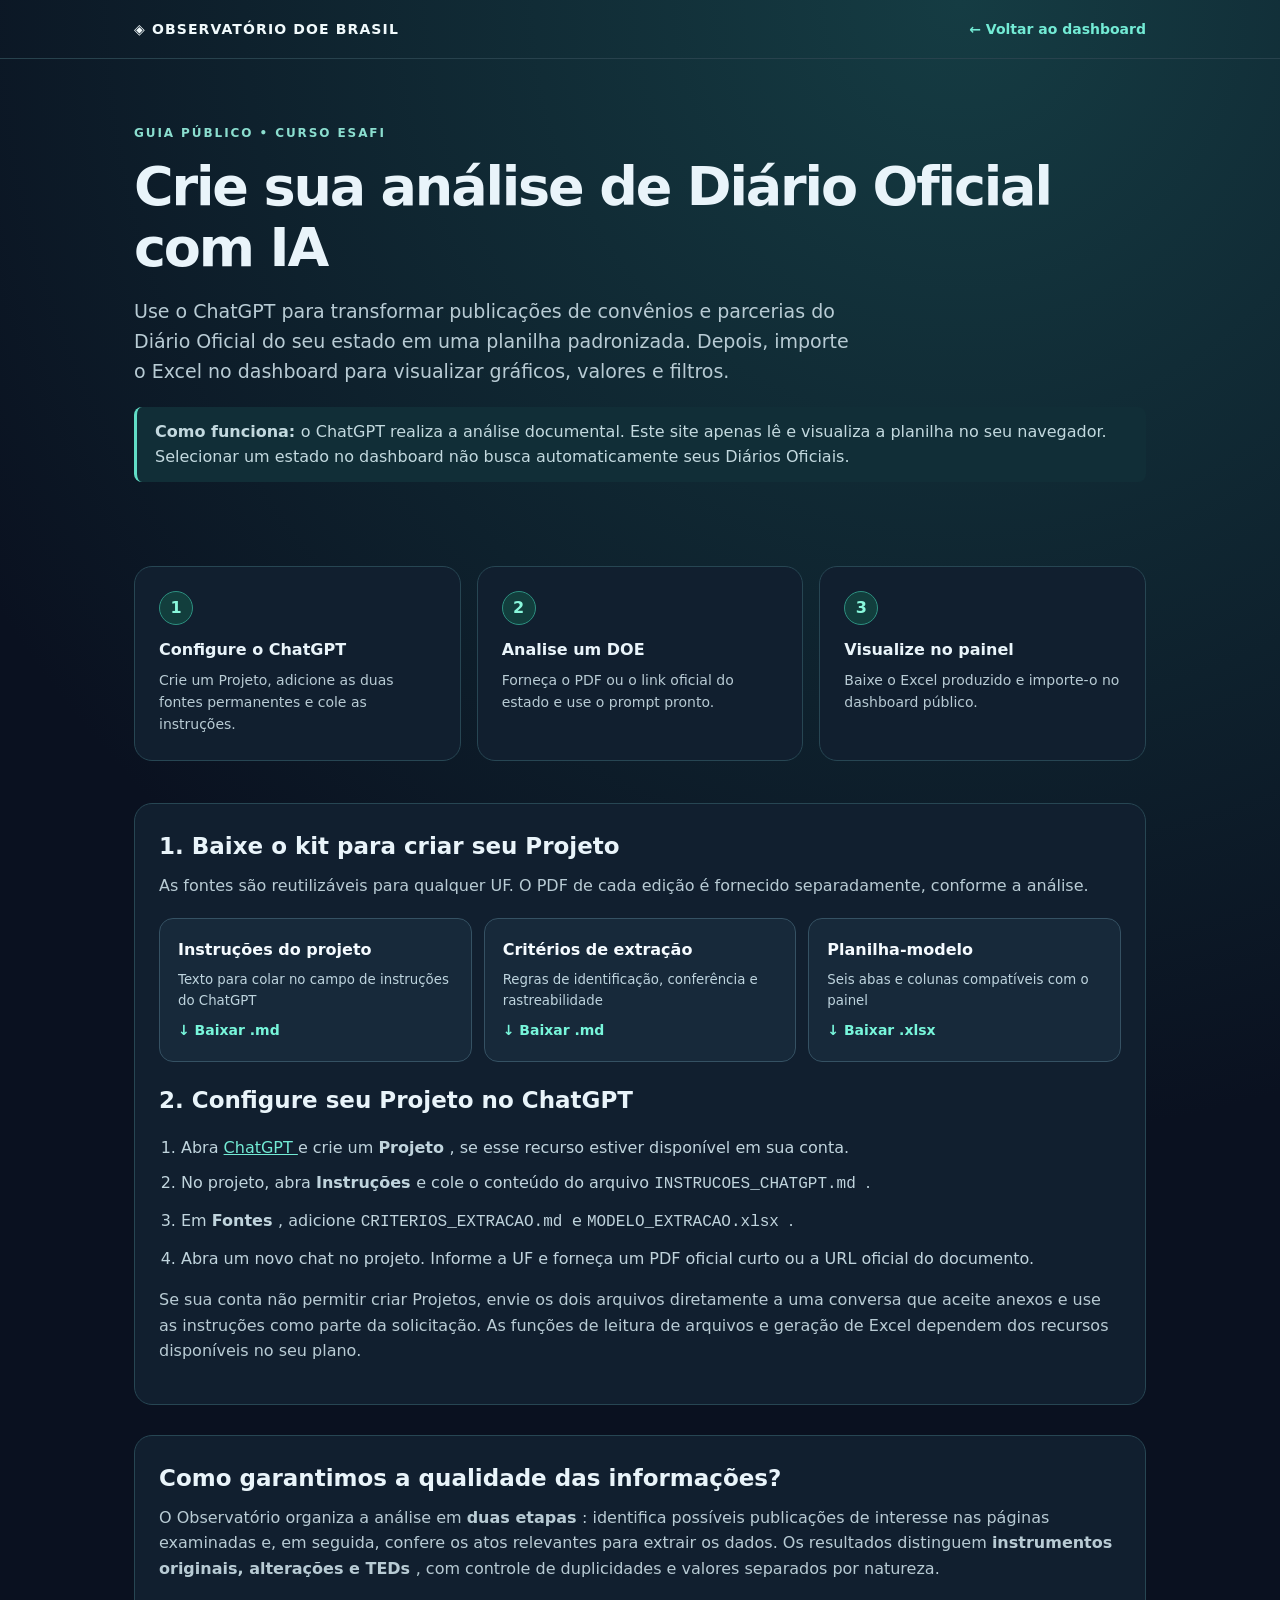
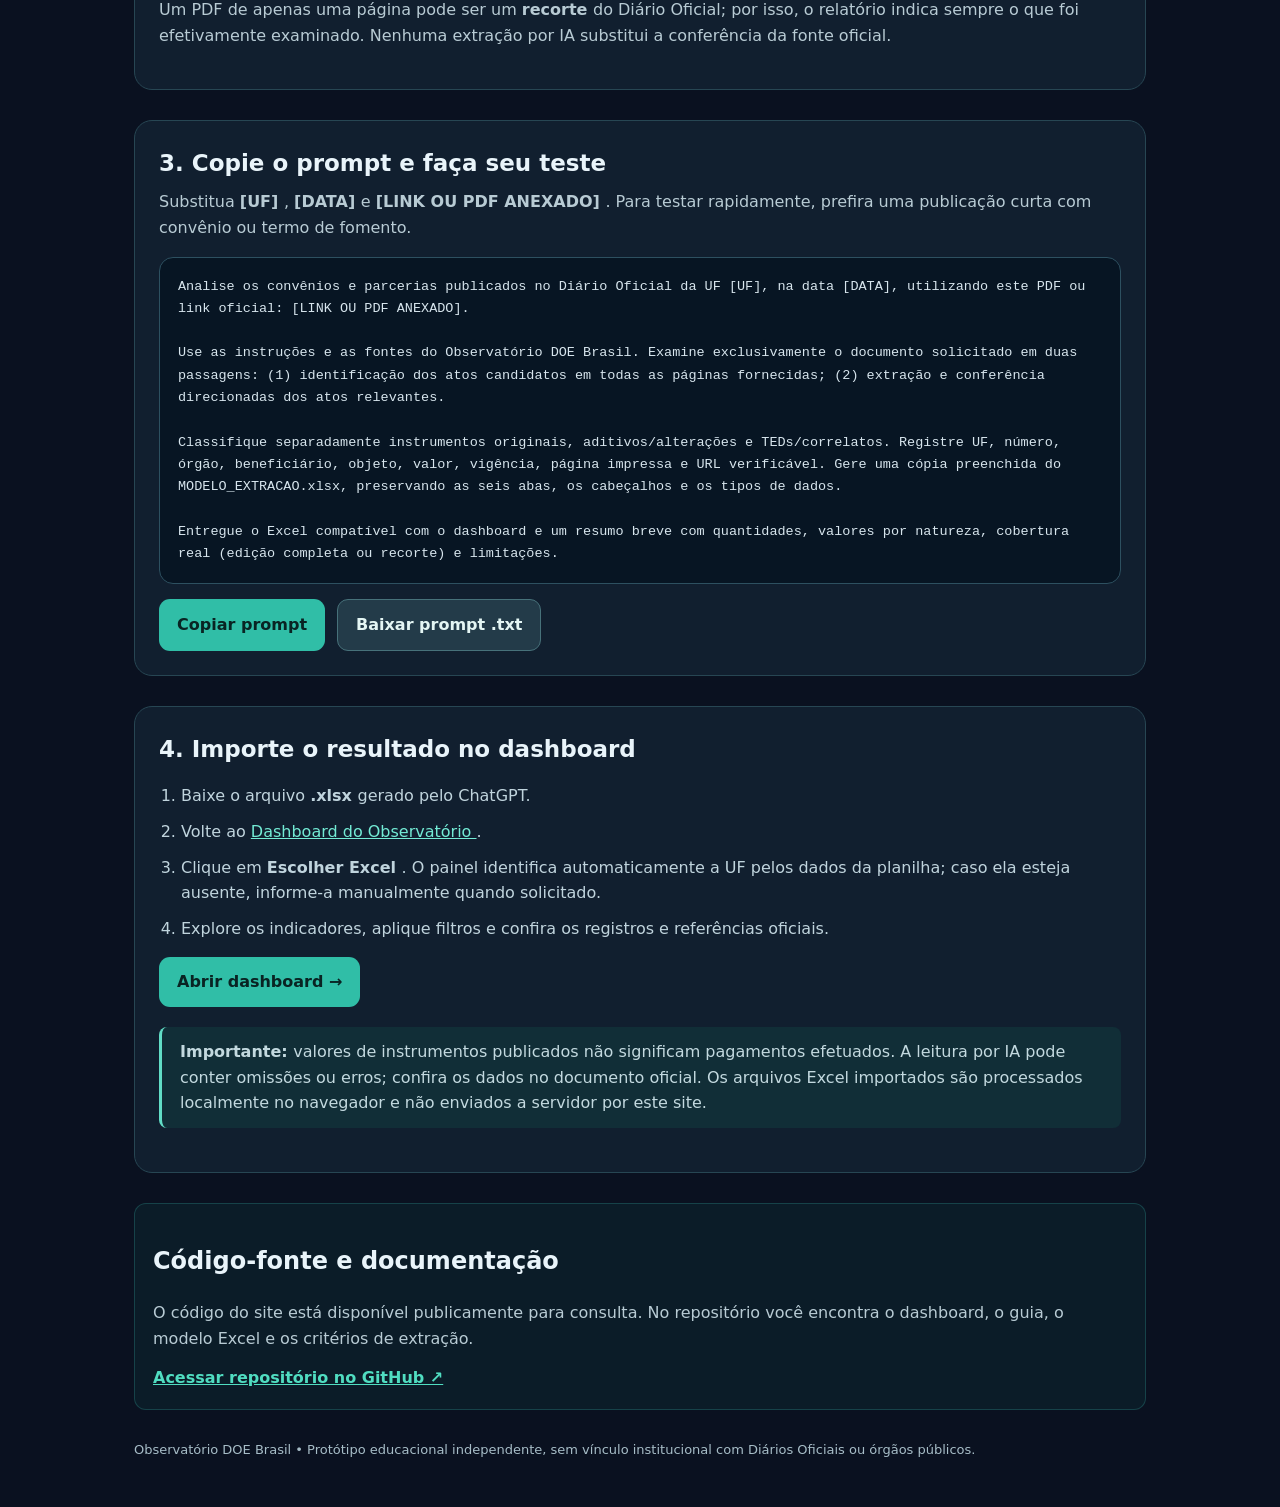
==== commit f7359826: "Atualiza seguranca e estrutura do Observatorio DOE Brasil" ====
--- a/como-usar.html
+++ b/como-usar.html
@@ -1,9 +1,289 @@
-<!doctype html><html lang="pt-BR"><head><meta charset="utf-8"><meta name="viewport" content="width=device-width, initial-scale=1"><meta name="description" content="Guia para analisar Diário Oficial com IA e importar planilhas no Observatório DOE Brasil."><title>Criar minha análise com IA | Observatório DOE Brasil</title><style>
-:root{font:16px/1.6 Inter,system-ui,-apple-system,Segoe UI,sans-serif;color:#e9f4fa;background:#0a1120}*{box-sizing:border-box}body{margin:0;background:radial-gradient(circle at 75% 0%,#153c43 0%,transparent 35%),#0a1120}a{color:#73ebd5}button{font:inherit;cursor:pointer}.wrap{max-width:1060px;padding:0 24px;margin:0 auto}.nav{padding:18px 0;border-bottom:1px solid #28424d}.nav .wrap{display:flex;align-items:center;justify-content:space-between;gap:16px}.logo{font-size:14px;font-weight:800;letter-spacing:.08em;color:#f1fafc;text-decoration:none}.back{font-size:14px;text-decoration:none;font-weight:700}.hero{padding:65px 0 36px}.eyebrow{color:#8bdecf;letter-spacing:.16em;text-transform:uppercase;font-size:12px;font-weight:800}h1{font-size:clamp(32px,5vw,54px);line-height:1.13;letter-spacing:-.04em;margin:12px 0 18px}p{color:#b8cbd4;margin-top:0}.lead{max-width:730px;font-size:19px}.steps{display:grid;grid-template-columns:repeat(3,1fr);gap:16px;margin:28px 0 42px}.step,.panel{background:#111f2f;border:1px solid #274653;border-radius:18px;padding:24px}.step b{display:block;font-size:16px;margin:12px 0 6px}.num{display:inline-flex;background:#123e3d;border:1px solid #2d8f80;color:#89f8dc;border-radius:100%;width:34px;height:34px;align-items:center;justify-content:center;font-weight:800}.step p{font-size:14px;margin:0}.panel{margin:16px 0 30px}.panel h2{margin:0 0 8px;font-size:23px}.downloads{display:grid;grid-template-columns:repeat(3,1fr);gap:12px;margin:20px 0}.download{background:#17293a;border:1px solid #355163;padding:18px;border-radius:14px;text-decoration:none;color:#f5fbff}.download:hover{border-color:#4bd3be}.download strong{display:block}.download small{display:block;color:#bed4de;margin:6px 0}.download span{color:#78f6db;font-size:14px;font-weight:750}.list{padding-left:22px;color:#c0d4dd}.list li{margin:10px 0}.prompt{white-space:pre-wrap;overflow-wrap:anywhere;background:#071523;border:1px solid #2d5060;padding:18px;border-radius:14px;color:#d7e5ed;font:13.5px/1.65 ui-monospace,SFMono-Regular,Consolas,monospace;max-height:370px;overflow:auto}.actions{display:flex;flex-wrap:wrap;gap:12px;margin-top:15px}.btn{display:inline-block;background:#30bea7;color:#092423;text-decoration:none;border:0;border-radius:11px;padding:12px 18px;font-weight:800}.btn.secondary{background:#233b49;color:#e4f6f4;border:1px solid #47717a}.note{border-left:3px solid #61ddc6;padding:12px 18px;background:#112e37;border-radius:8px;color:#c3d9df;margin:20px 0}.foot{padding:30px 0 50px;font-size:13px;color:#a7bdc7}.copymsg{font-size:13px;color:#9af4da;align-self:center} @media(max-width:800px){.steps,.downloads{grid-template-columns:1fr}.hero{padding-top:38px}.panel,.step{padding:19px}}@media print{body{background:white;color:#142333}.step,.panel{color:#142333;border-color:#ccc}.nav,.actions{display:none}}
-</style></head><body><nav class="nav"><div class="wrap"><a class="logo" href="index.html">◈ OBSERVATÓRIO DOE BRASIL</a><a class="back" href="index.html">← Voltar ao dashboard</a></div></nav><div class="wrap"><section class="hero"><div class="eyebrow">Guia público • Curso ESAFI</div><h1>Crie sua análise de Diário Oficial com IA</h1><p class="lead">Use o ChatGPT para transformar publicações de convênios e parcerias do Diário Oficial do seu estado em uma planilha padronizada. Depois, importe o Excel no dashboard para visualizar gráficos, valores e filtros.</p><div class="note"><strong>Como funciona:</strong> o ChatGPT realiza a análise documental. Este site apenas lê e visualiza a planilha no seu navegador. Selecionar um estado no dashboard não busca automaticamente seus Diários Oficiais.</div></section><div class="steps"><div class="step"><span class="num">1</span><b>Configure o ChatGPT</b><p>Crie um Projeto, adicione as duas fontes permanentes e cole as instruções.</p></div><div class="step"><span class="num">2</span><b>Analise um DOE</b><p>Forneça o PDF ou o link oficial do estado e use o prompt pronto.</p></div><div class="step"><span class="num">3</span><b>Visualize no painel</b><p>Baixe o Excel produzido e importe-o no dashboard público.</p></div></div><section class="panel" id="arquivos"><h2>1. Baixe o kit para criar seu Projeto</h2><p>As fontes são reutilizáveis para qualquer UF. O PDF de cada edição é fornecido separadamente, conforme a análise.</p><div class="downloads"><a class="download" href="INSTRUCOES_CHATGPT.md" download><strong>Instruções do projeto</strong><small>Texto para colar no campo de instruções do ChatGPT</small><span>↓ Baixar .md</span></a><a class="download" href="CRITERIOS_EXTRACAO.md" download><strong>Critérios de extração</strong><small>Regras de identificação, conferência e rastreabilidade</small><span>↓ Baixar .md</span></a><a class="download" href="MODELO_EXTRACAO.xlsx" download><strong>Planilha-modelo</strong><small>Seis abas e colunas compatíveis com o painel</small><span>↓ Baixar .xlsx</span></a></div><h2>2. Configure seu Projeto no ChatGPT</h2><ol class="list"><li>Abra <a href="https://chatgpt.com/" target="_blank" rel="noopener noreferrer">ChatGPT</a> e crie um <strong>Projeto</strong>, se esse recurso estiver disponível em sua conta.</li><li>No projeto, abra <strong>Instruções</strong> e cole o conteúdo do arquivo <code>INSTRUCOES_CHATGPT.md</code>.</li><li>Em <strong>Fontes</strong>, adicione <code>CRITERIOS_EXTRACAO.md</code> e <code>MODELO_EXTRACAO.xlsx</code>.</li><li>Abra um novo chat no projeto. Informe a UF e forneça um PDF oficial curto ou a URL oficial do documento.</li></ol><p>Se sua conta não permitir criar Projetos, envie os dois arquivos diretamente a uma conversa que aceite anexos e use as instruções como parte da solicitação. As funções de leitura de arquivos e geração de Excel dependem dos recursos disponíveis no seu plano.</p></section><section class="panel" id="qualidade"><h2>Como garantimos a qualidade das informações?</h2><p>O Observatório organiza a análise em <strong>duas etapas</strong>: identifica possíveis publicações de interesse nas páginas examinadas e, em seguida, confere os atos relevantes para extrair os dados. Os resultados distinguem <strong>instrumentos originais, alterações e TEDs</strong>, com controle de duplicidades e valores separados por natureza.</p><p>Um PDF de apenas uma página pode ser um <strong>recorte</strong> do Diário Oficial; por isso, o relatório indica sempre o que foi efetivamente examinado. Nenhuma extração por IA substitui a conferência da fonte oficial.</p></section><section class="panel"><h2>3. Copie o prompt e faça seu teste</h2><p>Substitua <strong>[UF]</strong>, <strong>[DATA]</strong> e <strong>[LINK OU PDF ANEXADO]</strong>. Para testar rapidamente, prefira uma publicação curta com convênio ou termo de fomento.</p><pre class="prompt" id="prompt">Analise os convênios e parcerias publicados no Diário Oficial da UF [UF], na data [DATA], utilizando este PDF ou link oficial: [LINK OU PDF ANEXADO].
-
-Use as instruções e as fontes do Observatório DOE Brasil. Examine exclusivamente o documento solicitado em duas passagens: (1) identificação dos atos candidatos em todas as páginas fornecidas; (2) extração e conferência direcionadas dos atos relevantes.
-
-Classifique separadamente instrumentos originais, aditivos/alterações e TEDs/correlatos. Registre UF, número, órgão, beneficiário, objeto, valor, vigência, página impressa e URL verificável. Gere uma cópia preenchida do MODELO_EXTRACAO.xlsx, preservando as seis abas, os cabeçalhos e os tipos de dados.
-
-Entregue o Excel compatível com o dashboard e um resumo breve com quantidades, valores por natureza, cobertura real (edição completa ou recorte) e limitações.</pre><div class="actions"><button type="button" class="btn" id="copiar">Copiar prompt</button><a class="btn secondary" href="PROMPT_EXEMPLO.txt" download>Baixar prompt .txt</a><span id="msg" role="status" aria-live="polite" class="copymsg"></span></div></section><section class="panel"><h2>4. Importe o resultado no dashboard</h2><ol class="list"><li>Baixe o arquivo <strong>.xlsx</strong> gerado pelo ChatGPT.</li><li>Volte ao <a href="index.html">Dashboard do Observatório</a>.</li><li>Clique em <strong>Escolher Excel</strong>. O painel identifica automaticamente a UF pelos dados da planilha; caso ela esteja ausente, informe-a manualmente quando solicitado.</li><li>Explore os indicadores, aplique filtros e confira os registros e referências oficiais.</li></ol><div class="actions"><a class="btn" href="index.html">Abrir dashboard →</a></div><div class="note"><strong>Importante:</strong> valores de instrumentos publicados não significam pagamentos efetuados. A leitura por IA pode conter omissões ou erros; confira os dados no documento oficial. Os arquivos Excel importados são processados localmente no navegador e não enviados a servidor por este site.</div></section><footer class="foot">Observatório DOE Brasil • Protótipo educacional independente, sem vínculo institucional com Diários Oficiais ou órgãos públicos.</footer></div><script>const b=document.getElementById('copiar');b.addEventListener('click',async()=>{const value=document.getElementById('prompt').textContent;try{await navigator.clipboard.writeText(value);document.getElementById('msg').textContent='Prompt copiado!'}catch(e){const a=document.createElement('textarea');a.value=value;document.body.appendChild(a);a.select();document.execCommand('copy');a.remove();document.getElementById('msg').textContent='Prompt copiado!'}});</script></body></html>+<!DOCTYPE html>
+<html lang="pt-BR">
+ <head>
+  <meta charset="utf-8"/>
+  <meta content="width=device-width, initial-scale=1" name="viewport"/>
+  <meta content="default-src 'none'; script-src 'self'; style-src 'self'; img-src 'self' data:; font-src 'self'; connect-src 'none'; object-src 'none'; base-uri 'none'; form-action 'none'; frame-src 'none'; worker-src 'none'; manifest-src 'none'" http-equiv="Content-Security-Policy"/>
+  <meta content="Guia para analisar Di&aacute;rio Oficial com IA e importar planilhas no Observat&oacute;rio DOE Brasil." name="description"/>
+  <title>
+   Criar minha an&aacute;lise com IA | Observat&oacute;rio DOE Brasil
+  </title>
+  <link href="assets/help.css" rel="stylesheet"/>
+  <script defer="" src="assets/help.js">
+  </script>
+ </head>
+ <body>
+  <nav class="nav">
+   <div class="wrap">
+    <a class="logo" href="index.html">
+     ◈ OBSERVAT&Oacute;RIO DOE BRASIL
+    </a>
+    <a class="back" href="index.html">
+     &larr; Voltar ao dashboard
+    </a>
+   </div>
+  </nav>
+  <div class="wrap">
+   <section class="hero">
+    <div class="eyebrow">
+     Guia p&uacute;blico &bull; Curso ESAFI
+    </div>
+    <h1>
+     Crie sua an&aacute;lise de Di&aacute;rio Oficial com IA
+    </h1>
+    <p class="lead">
+     Use o ChatGPT para transformar publica&ccedil;&otilde;es de conv&ecirc;nios e parcerias do Di&aacute;rio Oficial do seu estado em uma planilha padronizada. Depois, importe o Excel no dashboard para visualizar gr&aacute;ficos, valores e filtros.
+    </p>
+    <div class="note">
+     <strong>
+      Como funciona:
+     </strong>
+     o ChatGPT realiza a an&aacute;lise documental. Este site apenas l&ecirc; e visualiza a planilha no seu navegador. Selecionar um estado no dashboard n&atilde;o busca automaticamente seus Di&aacute;rios Oficiais.
+    </div>
+   </section>
+   <div class="steps">
+    <div class="step">
+     <span class="num">
+      1
+     </span>
+     <b>
+      Configure o ChatGPT
+     </b>
+     <p>
+      Crie um Projeto, adicione as duas fontes permanentes e cole as instru&ccedil;&otilde;es.
+     </p>
+    </div>
+    <div class="step">
+     <span class="num">
+      2
+     </span>
+     <b>
+      Analise um DOE
+     </b>
+     <p>
+      Forne&ccedil;a o PDF ou o link oficial do estado e use o prompt pronto.
+     </p>
+    </div>
+    <div class="step">
+     <span class="num">
+      3
+     </span>
+     <b>
+      Visualize no painel
+     </b>
+     <p>
+      Baixe o Excel produzido e importe-o no dashboard p&uacute;blico.
+     </p>
+    </div>
+   </div>
+   <section class="panel" id="arquivos">
+    <h2>
+     1. Baixe o kit para criar seu Projeto
+    </h2>
+    <p>
+     As fontes s&atilde;o reutiliz&aacute;veis para qualquer UF. O PDF de cada edi&ccedil;&atilde;o &eacute; fornecido separadamente, conforme a an&aacute;lise.
+    </p>
+    <div class="downloads">
+     <a class="download" download="" href="INSTRUCOES_CHATGPT.md">
+      <strong>
+       Instru&ccedil;&otilde;es do projeto
+      </strong>
+      <small>
+       Texto para colar no campo de instru&ccedil;&otilde;es do ChatGPT
+      </small>
+      <span>
+       &darr; Baixar .md
+      </span>
+     </a>
+     <a class="download" download="" href="CRITERIOS_EXTRACAO.md">
+      <strong>
+       Crit&eacute;rios de extra&ccedil;&atilde;o
+      </strong>
+      <small>
+       Regras de identifica&ccedil;&atilde;o, confer&ecirc;ncia e rastreabilidade
+      </small>
+      <span>
+       &darr; Baixar .md
+      </span>
+     </a>
+     <a class="download" download="" href="MODELO_EXTRACAO.xlsx">
+      <strong>
+       Planilha-modelo
+      </strong>
+      <small>
+       Seis abas e colunas compat&iacute;veis com o painel
+      </small>
+      <span>
+       &darr; Baixar .xlsx
+      </span>
+     </a>
+    </div>
+    <h2>
+     2. Configure seu Projeto no ChatGPT
+    </h2>
+    <ol class="list">
+     <li>
+      Abra
+      <a href="https://chatgpt.com/" rel="noopener noreferrer" target="_blank">
+       ChatGPT
+      </a>
+      e crie um
+      <strong>
+       Projeto
+      </strong>
+      , se esse recurso estiver dispon&iacute;vel em sua conta.
+     </li>
+     <li>
+      No projeto, abra
+      <strong>
+       Instru&ccedil;&otilde;es
+      </strong>
+      e cole o conte&uacute;do do arquivo
+      <code>
+       INSTRUCOES_CHATGPT.md
+      </code>
+      .
+     </li>
+     <li>
+      Em
+      <strong>
+       Fontes
+      </strong>
+      , adicione
+      <code>
+       CRITERIOS_EXTRACAO.md
+      </code>
+      e
+      <code>
+       MODELO_EXTRACAO.xlsx
+      </code>
+      .
+     </li>
+     <li>
+      Abra um novo chat no projeto. Informe a UF e forne&ccedil;a um PDF oficial curto ou a URL oficial do documento.
+     </li>
+    </ol>
+    <p>
+     Se sua conta n&atilde;o permitir criar Projetos, envie os dois arquivos diretamente a uma conversa que aceite anexos e use as instru&ccedil;&otilde;es como parte da solicita&ccedil;&atilde;o. As fun&ccedil;&otilde;es de leitura de arquivos e gera&ccedil;&atilde;o de Excel dependem dos recursos dispon&iacute;veis no seu plano.
+    </p>
+   </section>
+   <section class="panel" id="qualidade">
+    <h2>
+     Como garantimos a qualidade das informa&ccedil;&otilde;es?
+    </h2>
+    <p>
+     O Observat&oacute;rio organiza a an&aacute;lise em
+     <strong>
+      duas etapas
+     </strong>
+     : identifica poss&iacute;veis publica&ccedil;&otilde;es de interesse nas p&aacute;ginas examinadas e, em seguida, confere os atos relevantes para extrair os dados. Os resultados distinguem
+     <strong>
+      instrumentos originais, altera&ccedil;&otilde;es e TEDs
+     </strong>
+     , com controle de duplicidades e valores separados por natureza.
+    </p>
+    <p>
+     Um PDF de apenas uma p&aacute;gina pode ser um
+     <strong>
+      recorte
+     </strong>
+     do Di&aacute;rio Oficial; por isso, o relat&oacute;rio indica sempre o que foi efetivamente examinado. Nenhuma extra&ccedil;&atilde;o por IA substitui a confer&ecirc;ncia da fonte oficial.
+    </p>
+   </section>
+   <section class="panel">
+    <h2>
+     3. Copie o prompt e fa&ccedil;a seu teste
+    </h2>
+    <p>
+     Substitua
+     <strong>
+      [UF]
+     </strong>
+     ,
+     <strong>
+      [DATA]
+     </strong>
+     e
+     <strong>
+      [LINK OU PDF ANEXADO]
+     </strong>
+     . Para testar rapidamente, prefira uma publica&ccedil;&atilde;o curta com conv&ecirc;nio ou termo de fomento.
+    </p>
+    <pre class="prompt" id="prompt">Analise os conv&ecirc;nios e parcerias publicados no Di&aacute;rio Oficial da UF [UF], na data [DATA], utilizando este PDF ou link oficial: [LINK OU PDF ANEXADO].
+
+Use as instru&ccedil;&otilde;es e as fontes do Observat&oacute;rio DOE Brasil. Examine exclusivamente o documento solicitado em duas passagens: (1) identifica&ccedil;&atilde;o dos atos candidatos em todas as p&aacute;ginas fornecidas; (2) extra&ccedil;&atilde;o e confer&ecirc;ncia direcionadas dos atos relevantes.
+
+Classifique separadamente instrumentos originais, aditivos/altera&ccedil;&otilde;es e TEDs/correlatos. Registre UF, n&uacute;mero, &oacute;rg&atilde;o, benefici&aacute;rio, objeto, valor, vig&ecirc;ncia, p&aacute;gina impressa e URL verific&aacute;vel. Gere uma c&oacute;pia preenchida do MODELO_EXTRACAO.xlsx, preservando as seis abas, os cabe&ccedil;alhos e os tipos de dados.
+
+Entregue o Excel compat&iacute;vel com o dashboard e um resumo breve com quantidades, valores por natureza, cobertura real (edi&ccedil;&atilde;o completa ou recorte) e limita&ccedil;&otilde;es.</pre>
+    <div class="actions">
+     <button class="btn" id="copiar" type="button">
+      Copiar prompt
+     </button>
+     <a class="btn secondary" download="" href="PROMPT_EXEMPLO.txt">
+      Baixar prompt .txt
+     </a>
+     <span aria-live="polite" class="copymsg" id="msg" role="status">
+     </span>
+    </div>
+   </section>
+   <section class="panel">
+    <h2>
+     4. Importe o resultado no dashboard
+    </h2>
+    <ol class="list">
+     <li>
+      Baixe o arquivo
+      <strong>
+       .xlsx
+      </strong>
+      gerado pelo ChatGPT.
+     </li>
+     <li>
+      Volte ao
+      <a href="index.html">
+       Dashboard do Observat&oacute;rio
+      </a>
+      .
+     </li>
+     <li>
+      Clique em
+      <strong>
+       Escolher Excel
+      </strong>
+      . O painel identifica automaticamente a UF pelos dados da planilha; caso ela esteja ausente, informe-a manualmente quando solicitado.
+     </li>
+     <li>
+      Explore os indicadores, aplique filtros e confira os registros e refer&ecirc;ncias oficiais.
+     </li>
+    </ol>
+    <div class="actions">
+     <a class="btn" href="index.html">
+      Abrir dashboard &rarr;
+     </a>
+    </div>
+    <div class="note">
+     <strong>
+      Importante:
+     </strong>
+     valores de instrumentos publicados n&atilde;o significam pagamentos efetuados. A leitura por IA pode conter omiss&otilde;es ou erros; confira os dados no documento oficial. Os arquivos Excel importados s&atilde;o processados localmente no navegador e n&atilde;o enviados a servidor por este site.
+    </div>
+   </section>
+   <section class="repo-notice">
+    <h2>
+     C&oacute;digo-fonte e documenta&ccedil;&atilde;o
+    </h2>
+    <p>
+     O c&oacute;digo do site est&aacute; dispon&iacute;vel publicamente para consulta. No reposit&oacute;rio voc&ecirc; encontra o dashboard, o guia, o modelo Excel e os crit&eacute;rios de extra&ccedil;&atilde;o.
+    </p>
+    <a href="https://github.com/kaiooeduardoo/cursoesafi" rel="noopener noreferrer" target="_blank">
+     Acessar reposit&oacute;rio no GitHub &nearrow;
+    </a>
+   </section>
+   <footer class="foot">
+    Observat&oacute;rio DOE Brasil &bull; Prot&oacute;tipo educacional independente, sem v&iacute;nculo institucional com Di&aacute;rios Oficiais ou &oacute;rg&atilde;os p&uacute;blicos.
+   </footer>
+  </div>
+ </body>
+</html>
+
--- a/assets/help.css
+++ b/assets/help.css
@@ -0,0 +1,226 @@
+:root {
+  font:16px/1.6 Inter,system-ui,-apple-system,Segoe UI,sans-serif;
+  color:#e9f4fa;
+  background:#0a1120
+}
+* {
+  box-sizing:border-box
+}
+body {
+  margin:0;
+  background:radial-gradient(circle at 75% 0%,#153c43 0%,transparent 35%),#0a1120
+}
+a {
+  color:#73ebd5
+}
+button {
+  font:inherit;
+  cursor:pointer
+}
+.wrap {
+  max-width:1060px;
+  padding:0 24px;
+  margin:0 auto
+}
+.nav {
+  padding:18px 0;
+  border-bottom:1px solid #28424d
+}
+.nav .wrap {
+  display:flex;
+  align-items:center;
+  justify-content:space-between;
+  gap:16px
+}
+.logo {
+  font-size:14px;
+  font-weight:800;
+  letter-spacing:.08em;
+  color:#f1fafc;
+  text-decoration:none
+}
+.back {
+  font-size:14px;
+  text-decoration:none;
+  font-weight:700
+}
+.hero {
+  padding:65px 0 36px
+}
+.eyebrow {
+  color:#8bdecf;
+  letter-spacing:.16em;
+  text-transform:uppercase;
+  font-size:12px;
+  font-weight:800
+}
+h1 {
+  font-size:clamp(32px,5vw,54px);
+  line-height:1.13;
+  letter-spacing:-.04em;
+  margin:12px 0 18px
+}
+p {
+  color:#b8cbd4;
+  margin-top:0
+}
+.lead {
+  max-width:730px;
+  font-size:19px
+}
+.steps {
+  display:grid;
+  grid-template-columns:repeat(3,1fr);
+  gap:16px;
+  margin:28px 0 42px
+}
+.step,.panel {
+  background:#111f2f;
+  border:1px solid #274653;
+  border-radius:18px;
+  padding:24px
+}
+.step b {
+  display:block;
+  font-size:16px;
+  margin:12px 0 6px
+}
+.num {
+  display:inline-flex;
+  background:#123e3d;
+  border:1px solid #2d8f80;
+  color:#89f8dc;
+  border-radius:100%;
+  width:34px;
+  height:34px;
+  align-items:center;
+  justify-content:center;
+  font-weight:800
+}
+.step p {
+  font-size:14px;
+  margin:0
+}
+.panel {
+  margin:16px 0 30px
+}
+.panel h2 {
+  margin:0 0 8px;
+  font-size:23px
+}
+.downloads {
+  display:grid;
+  grid-template-columns:repeat(3,1fr);
+  gap:12px;
+  margin:20px 0
+}
+.download {
+  background:#17293a;
+  border:1px solid #355163;
+  padding:18px;
+  border-radius:14px;
+  text-decoration:none;
+  color:#f5fbff
+}
+.download:hover {
+  border-color:#4bd3be
+}
+.download strong {
+  display:block
+}
+.download small {
+  display:block;
+  color:#bed4de;
+  margin:6px 0
+}
+.download span {
+  color:#78f6db;
+  font-size:14px;
+  font-weight:750
+}
+.list {
+  padding-left:22px;
+  color:#c0d4dd
+}
+.list li {
+  margin:10px 0
+}
+.prompt {
+  white-space:pre-wrap;
+  overflow-wrap:anywhere;
+  background:#071523;
+  border:1px solid #2d5060;
+  padding:18px;
+  border-radius:14px;
+  color:#d7e5ed;
+  font:13.5px/1.65 ui-monospace,SFMono-Regular,Consolas,monospace;
+  max-height:370px;
+  overflow:auto
+}
+.actions {
+  display:flex;
+  flex-wrap:wrap;
+  gap:12px;
+  margin-top:15px
+}
+.btn {
+  display:inline-block;
+  background:#30bea7;
+  color:#092423;
+  text-decoration:none;
+  border:0;
+  border-radius:11px;
+  padding:12px 18px;
+  font-weight:800
+}
+.btn.secondary {
+  background:#233b49;
+  color:#e4f6f4;
+  border:1px solid #47717a
+}
+.note {
+  border-left:3px solid #61ddc6;
+  padding:12px 18px;
+  background:#112e37;
+  border-radius:8px;
+  color:#c3d9df;
+  margin:20px 0
+}
+.foot {
+  padding:30px 0 50px;
+  font-size:13px;
+  color:#a7bdc7
+}
+.copymsg {
+  font-size:13px;
+  color:#9af4da;
+  align-self:center
+}
+@media(max-width:800px) {
+  .steps,.downloads {
+    grid-template-columns:1fr
+  }
+  .hero {
+    padding-top:38px
+  }
+  .panel,.step {
+    padding:19px
+  }
+}
+@media print {
+  body {
+    background:white;
+    color:#142333
+  }
+  .step,.panel {
+    color:#142333;
+    border-color:#ccc
+  }
+  .nav,.actions {
+    display:none
+  }
+}
+
+.repo-notice { margin-top: 20px; padding: 18px; background: rgba(30, 160, 145, .08); border: 1px solid rgba(50, 155, 150, .3); border-radius: 12px; }
+.repo-notice p { margin: 8px 0 14px; }
+.repo-notice a { color: #50ddc1; font-weight: 700; text-decoration: underline; }
